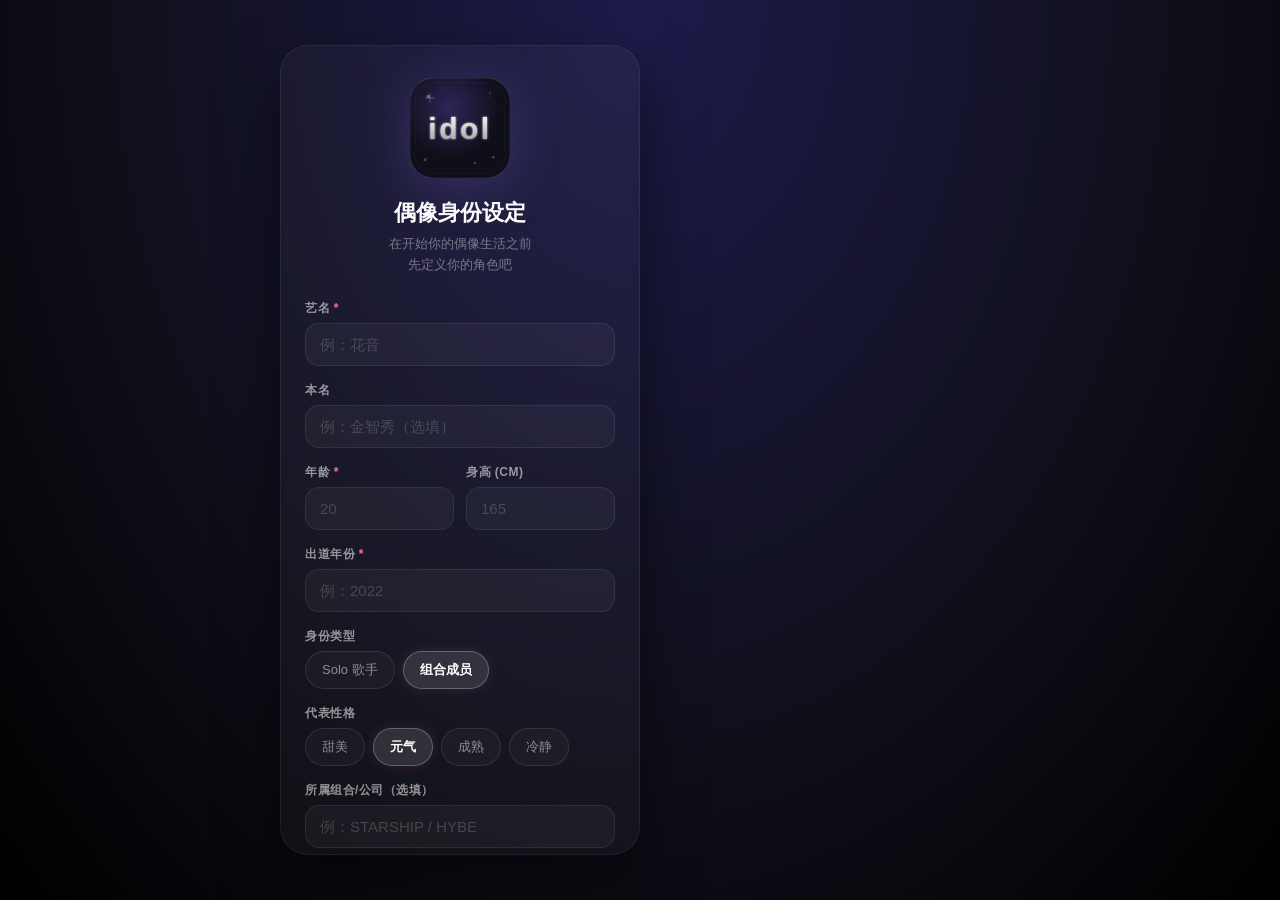
==== index.html @ 3ad7653d "Add files via upload" ====
<!doctype html>
<html lang="zh-CN">
<head>
  <meta charset="UTF-8" />
  <meta name="viewport" content="width=device-width, initial-scale=1.0, viewport-fit=cover" />
  <meta name="apple-mobile-web-app-capable" content="yes" />
  <meta name="apple-mobile-web-app-status-bar-style" content="black-translucent" />
  <meta name="theme-color" content="#0f0f1a" />
  <link rel="manifest" href="manifest.json" />
  <link rel="icon" type="image/svg+xml" href="icon.svg" />
  <link rel="apple-touch-icon" href="icon.svg" />
  <title>idol — 偶像生活模拟器</title>
  <link rel="stylesheet" href="styles.css" />
</head>
<body>

  <!-- ====== 偶像设定页面 ====== -->
  <div class="setup-screen" id="setupScreen">
    <div class="setup-card">
      <!-- App 图标 -->
      <div class="app-logo-wrap">
        <svg class="app-logo" viewBox="0 0 120 120" xmlns="http://www.w3.org/2000/svg">
          <defs>
            <radialGradient id="logoBg" cx="40%" cy="30%">
              <stop offset="0%" stop-color="#2d2658"/>
              <stop offset="100%" stop-color="#0f0f1a"/>
            </radialGradient>
            <linearGradient id="logoText" x1="0" y1="0" x2="0" y2="1">
              <stop offset="0%" stop-color="#ffffff"/>
              <stop offset="45%" stop-color="#d4d4d4"/>
              <stop offset="100%" stop-color="#999999"/>
            </linearGradient>
            <filter id="logoGlow">
              <feGaussianBlur stdDeviation="1.5" result="blur"/>
              <feMerge><feMergeNode in="blur"/><feMergeNode in="SourceGraphic"/></feMerge>
            </filter>
          </defs>
          <!-- 圆角方形底 -->
          <rect x="0" y="0" width="120" height="120" rx="28" fill="url(#logoBg)" stroke="rgba(255,255,255,.08)" stroke-width="1.5"/>
          <!-- 内光晕 -->
          <rect x="6" y="6" width="108" height="108" rx="23" fill="none" stroke="rgba(255,255,255,.04)" stroke-width="1"/>
          <!-- idol 字样 -->
          <text x="60" y="73" text-anchor="middle" font-size="36" font-weight="700" font-family="'Segoe UI', -apple-system, sans-serif" fill="url(#logoText)" filter="url(#logoGlow)" letter-spacing="3">idol</text>
          <!-- 星光粒子 -->
          <circle cx="22" cy="22" r="2" fill="#fff" opacity="0.8"><animate attributeName="opacity" values="0.8;0.2;0.8" dur="2s" repeatCount="indefinite"/></circle>
          <circle cx="96" cy="18" r="1.5" fill="#fff" opacity="0.6"><animate attributeName="opacity" values="0.6;0.1;0.6" dur="2.5s" repeatCount="indefinite"/></circle>
          <circle cx="18" cy="98" r="1.8" fill="#fff" opacity="0.5"><animate attributeName="opacity" values="0.5;0.15;0.5" dur="3.2s" repeatCount="indefinite"/></circle>
          <circle cx="100" cy="95" r="1.2" fill="#fff" opacity="0.7"><animate attributeName="opacity" values="0.7;0.2;0.7" dur="1.8s" repeatCount="indefinite"/></circle>
          <circle cx="40" cy="12" r="1" fill="#fff" opacity="0.4"><animate attributeName="opacity" values="0.4;0.1;0.4" dur="2.8s" repeatCount="indefinite"/></circle>
          <circle cx="78" cy="102" r="1.4" fill="#fff" opacity="0.55"><animate attributeName="opacity" values="0.55;0.1;0.55" dur="3.5s" repeatCount="indefinite"/></circle>
          <!-- 十字星光 -->
          <g transform="translate(24,24)" opacity="0.6">
            <animate attributeName="opacity" values="0.6;0;0.6" dur="1.5s" repeatCount="indefinite"/>
            <line x1="0" y1="-5" x2="0" y2="5" stroke="#fff" stroke-width="0.8" stroke-linecap="round"/>
            <line x1="-5" y1="0" x2="5" y2="0" stroke="#fff" stroke-width="0.8" stroke-linecap="round"/>
          </g>
          <g transform="translate(95,22)" opacity="0.5">
            <animate attributeName="opacity" values="0.5;0;0.5" dur="2.2s" repeatCount="indefinite"/>
            <line x1="0" y1="-4" x2="0" y2="4" stroke="#fff" stroke-width="0.7" stroke-linecap="round"/>
            <line x1="-4" y1="0" x2="4" y2="0" stroke="#fff" stroke-width="0.7" stroke-linecap="round"/>
          </g>
          <g transform="translate(20,95)" opacity="0.45">
            <animate attributeName="opacity" values="0.45;0;0.45" dur="2.7s" repeatCount="indefinite"/>
            <line x1="0" y1="-3.5" x2="0" y2="3.5" stroke="#fff" stroke-width="0.7" stroke-linecap="round"/>
            <line x1="-3.5" y1="0" x2="3.5" y2="0" stroke="#fff" stroke-width="0.7" stroke-linecap="round"/>
          </g>
        </svg>
      </div>

      <div class="setup-header">
        <h1>偶像身份设定</h1>
        <p>在开始你的偶像生活之前<br>先定义你的角色吧</p>
      </div>

      <div class="setup-form">
        <div class="form-row">
          <label class="form-label">艺名 <span class="required">*</span></label>
          <input type="text" id="setStageName" class="form-input" placeholder="例：花音" maxlength="12" />
        </div>

        <div class="form-row">
          <label class="form-label">本名</label>
          <input type="text" id="setRealName" class="form-input" placeholder="例：金智秀（选填）" maxlength="12" />
        </div>

        <div class="form-row form-row-split">
          <div class="form-col">
            <label class="form-label">年龄 <span class="required">*</span></label>
            <input type="number" id="setAge" class="form-input" placeholder="20" min="15" max="35" />
          </div>
          <div class="form-col">
            <label class="form-label">身高 (cm)</label>
            <input type="number" id="setHeight" class="form-input" placeholder="165" min="145" max="195" />
          </div>
        </div>

        <div class="form-row">
          <label class="form-label">出道年份 <span class="required">*</span></label>
          <input type="number" id="setDebutYear" class="form-input" placeholder="例：2022" min="2010" max="2026" />
        </div>

        <div class="form-row">
          <label class="form-label">身份类型</label>
          <div class="option-row" id="idolType">
            <span class="opt-chip" data-value="solo">Solo 歌手</span>
            <span class="opt-chip active" data-value="group">组合成员</span>
          </div>
        </div>

        <div class="form-row">
          <label class="form-label">代表性格</label>
          <div class="option-row" id="personality">
            <span class="opt-chip" data-value="sweet">甜美</span>
            <span class="opt-chip active" data-value="energetic">元气</span>
            <span class="opt-chip" data-value="mature">成熟</span>
            <span class="opt-chip" data-value="calm">冷静</span>
          </div>
        </div>

        <div class="form-row">
          <label class="form-label">所属组合/公司（选填）</label>
          <input type="text" id="setGroup" class="form-input" placeholder="例：STARSHIP / HYBE" maxlength="20" />
        </div>
      </div>

      <button class="setup-btn" id="setupBtn">✦ 进入我的偶像生活</button>
      <p class="setup-hint" id="setupHint"></p>
    </div>

    <!-- 安装引导条 -->
    <div class="install-banner" id="installBanner">
      <div class="install-banner-icon">
        <svg viewBox="0 0 60 60" xmlns="http://www.w3.org/2000/svg">
          <rect x="0" y="0" width="60" height="60" rx="14" fill="#2d2658" stroke="rgba(255,255,255,.12)" stroke-width="1"/>
          <text x="30" y="38" text-anchor="middle" font-size="18" font-weight="700" fill="#fff" font-family="sans-serif" letter-spacing="1">idol</text>
        </svg>
      </div>
      <div class="install-banner-text">
        <div class="install-banner-title" id="installTitle">安装到主屏幕</div>
        <div class="install-banner-desc" id="installDesc">像原生 App 一样打开，体验更好</div>
      </div>
      <button class="install-banner-btn" id="installBtn">安装</button>
    </div>
  </div>

  <!-- ====== 手机主界面 ====== -->
  <div class="phone-container" id="phoneContainer">

    <!-- 状态栏 -->
    <div class="status-bar">
      <span class="time">9:41</span>
      <span class="status-icons">▮▮▮▮ ▮▮▮▮ 100%</span>
    </div>

    <!-- ====== 主屏幕（应用桌面） ====== -->
    <div class="home-screen" id="homeScreen">
      <div class="home-top-row">
        <span class="home-greeting" id="homeGreeting">花音</span>
        <button class="home-settings-btn" id="homeSettingsBtn" title="修改身份设定">⚙</button>
      </div>
      <div class="folder-label">社交</div>
      <div class="folder-area">
        <div class="app-grid">

          <!-- KakaoTalk -->
          <div class="app-item" data-app="kakaotalk">
            <div class="app-icon kakaotalk">
              <svg viewBox="0 0 68 68" class="icon-svg">
                <rect x="0" y="0" width="68" height="68" rx="17" fill="#FEE500"/>
                <path d="M34 12c-11 0-20 7-20 15.5S23 43 34 43c1.5 0 3-.2 4.3-.5l7 3.5c.4.2.8-.2.7-.6l-1.2-5.5c4.5-2.2 7.2-6.5 7.2-11.4S45 12 34 12z" fill="#fff"/>
                <circle cx="25.5" cy="27.5" r="1.8" fill="#3A1D1D"/>
                <circle cx="34.5" cy="27.5" r="1.8" fill="#3A1D1D"/>
                <path d="M27.5 32.5c2 2 3.5 2 5.5 0" fill="none" stroke="#3A1D1D" stroke-width="1.5" stroke-linecap="round"/>
                <circle cx="22" cy="31" r="2.5" fill="#FFB3B3" opacity=".4"/>
                <circle cx="38" cy="31" r="2.5" fill="#FFB3B3" opacity=".4"/>
              </svg>
            </div>
            <span class="app-name">KakaoTalk</span>
          </div>

          <!-- Instagram -->
          <div class="app-item" data-app="instagram">
            <div class="app-icon instagram">
              <svg viewBox="0 0 68 68" class="icon-svg">
                <defs>
                  <linearGradient id="ig-grad" x1="0" y1="1" x2="1" y2="0">
                    <stop offset="0%" stop-color="#FCAF45"/>
                    <stop offset="25%" stop-color="#E1306C"/>
                    <stop offset="55%" stop-color="#833AB4"/>
                    <stop offset="100%" stop-color="#405DE6"/>
                  </linearGradient>
                </defs>
                <rect x="0" y="0" width="68" height="68" rx="17" fill="url(#ig-grad)"/>
                <rect x="15" y="15" width="38" height="38" rx="10" fill="none" stroke="#fff" stroke-width="3.2"/>
                <circle cx="34" cy="34" r="8.5" fill="none" stroke="#fff" stroke-width="3.2"/>
                <circle cx="44" cy="24" r="2.8" fill="#fff"/>
              </svg>
            </div>
            <span class="app-name">Instagram</span>
          </div>

          <!-- 微信 -->
          <div class="app-item" data-app="wechat">
            <div class="app-icon wechat">
              <svg viewBox="0 0 68 68" class="icon-svg">
                <rect x="0" y="0" width="68" height="68" rx="18" fill="#2BBF6A"/>
                <ellipse cx="43" cy="31" rx="15" ry="12" fill="#fff"/>
                <ellipse cx="27" cy="37" rx="19" ry="16" fill="#fff"/>
                <circle cx="20" cy="33.5" r="2.5" fill="#1a1a1a"/>
                <circle cx="30" cy="33.5" r="2.5" fill="#1a1a1a"/>
                <path d="M21.5 41c2.5 2.5 5.5 2.5 8 0" fill="none" stroke="#1a1a1a" stroke-width="1.8" stroke-linecap="round"/>
                <circle cx="37" cy="27.5" r="1.6" fill="#1a1a1a"/>
                <circle cx="45" cy="27.5" r="1.6" fill="#1a1a1a"/>
                <path d="M38.5 32c1.5 1.5 3.5 1.5 5 .3" fill="none" stroke="#1a1a1a" stroke-width="1.4" stroke-linecap="round"/>
              </svg>
            </div>
            <span class="app-name">微信</span>
          </div>

          <!-- X (Twitter) -->
          <div class="app-item" data-app="twitter">
            <div class="app-icon twitter">
              <svg viewBox="0 0 68 68" class="icon-svg">
                <rect x="0" y="0" width="68" height="68" rx="17" fill="#000"/>
                <path d="M35 31.5L46 18h-2.8l-9 11.3L27 18H17l11.5 15.8L17 46.5h2.8l9.5-11 7.7 11H47L35 31.5zm-3.8 3.8l-1-1.5L20 20.5h3.5l7 9.8 1 1.5 9.5 13h-3.5l-8.3-11.5z" fill="#fff"/>
              </svg>
            </div>
            <span class="app-name">X</span>
          </div>

          <!-- Bubble -->
          <div class="app-item" data-app="bubble">
            <div class="app-icon bubble">
              <svg viewBox="0 0 68 68" class="icon-svg">
                <defs>
                  <linearGradient id="bb-grad" x1="0" y1="0" x2="1" y2="1">
                    <stop offset="0%" stop-color="#FF8BB8"/>
                    <stop offset="40%" stop-color="#FF6BA6"/>
                    <stop offset="100%" stop-color="#C44569"/>
                  </linearGradient>
                </defs>
                <rect x="0" y="0" width="68" height="68" rx="17" fill="url(#bb-grad)"/>
                <path d="M34 16c-8 0-14.5 5.2-14.5 11.5s4.5 9 9 10.5l-.5 4c-.1.3.2.6.5.4l5.5-3.5c1 .2 2 .3 3 .3 8 0 14.5-5.2 14.5-11.5S42 16 34 16z" fill="#fff"/>
                <path d="M34 28.5c-.2 0-.5-.1-.6-.3l-1.2-1.3c-1.5-1.5-2.5-2.6-2.5-3.8 0-1.2 1-2.2 2.2-2.2.7 0 1.4.3 1.8.8l.3.3.3-.3c.4-.5 1.1-.8 1.8-.8 1.2 0 2.2 1 2.2 2.2 0 1.2-1 2.3-2.5 3.8l-1.2 1.3c-.1.2-.4.3-.6.3z" fill="#FF4088"/>
              </svg>
            </div>
            <span class="app-name">Bubble</span>
          </div>

        </div>
      </div>
      <div class="home-indicator"></div>
    </div>

    <!-- ====== 应用视图（打开后显示） ====== -->
    <div class="app-view" id="appView">

      <!-- 顶部导航 -->
      <div class="app-nav" id="appNav">
        <button class="nav-back" id="navBack">
          <span class="back-arrow">‹</span>
        </button>
        <span class="nav-title" id="navTitle">KakaoTalk</span>
        <span class="nav-action" id="navAction"></span>
      </div>

      <!-- 内容区 -->
      <div class="app-content" id="appContent">

        <!-- 聊天列表页 -->
        <div class="screen screen-chatlist" id="screenChatlist">
          <div class="chatlist-scroll">
            <div class="chatlist-items" id="chatlistItems"></div>
          </div>
        </div>

        <!-- 动态/朋友圈页 -->
        <div class="screen screen-feed hidden" id="screenFeed">
          <div class="feed-scroll">
            <div class="feed-items" id="feedItems"></div>
          </div>
        </div>

        <!-- 对话详情页 -->
        <div class="screen screen-conversation hidden" id="screenConversation">
          <div class="conv-messages" id="convMessages"></div>
          <div class="conv-input-bar">
            <input type="text" class="conv-input" id="convInput" placeholder="输入消息..." autocomplete="off" />
            <button class="conv-send" id="convSend">
              <span>↑</span>
            </button>
          </div>
        </div>

      </div>

      <!-- 底部 Tab 栏 -->
      <div class="app-tabs" id="appTabs"></div>
    </div>

  </div>

  <script src="script.js"></script>
  <script>
    if ("serviceWorker" in navigator) {
      navigator.serviceWorker.register("sw.js");
    }
  </script>
</body>
</html>
---- styles.css ----
/* ===== 基础 ===== */
:root {
  --phone-w: 390px;
  --phone-h: 844px;
  --phone-radius: 44px;
  color-scheme: dark;
}

* { box-sizing: border-box; margin: 0; padding: 0; }
html { scroll-behavior: smooth; }

body {
  font-family: -apple-system, BlinkMacSystemFont, "Segoe UI", Roboto, "Helvetica Neue", Arial, sans-serif;
  background: #1a1a2e;
  display: flex;
  justify-content: center;
  align-items: center;
  min-height: 100vh;
  -webkit-tap-highlight-color: transparent;
  user-select: none; -webkit-user-select: none;
}

/* ===== 偶像设定页 ===== */
.setup-screen {
  position: fixed;
  inset: 0;
  z-index: 100;
  background: radial-gradient(ellipse at 50% 0%, #1e1b4b 0%, #0f0f1a 60%, #000 100%);
  display: flex;
  align-items: center;
  justify-content: center;
  padding: 20px;
  transition: opacity .5s ease, transform .5s ease;
}
.setup-screen.hidden {
  opacity: 0;
  pointer-events: none;
  transform: scale(1.05);
}

.setup-card {
  width: 100%;
  max-width: 360px;
  max-height: 90vh;
  overflow-y: auto;
  background: rgba(255,255,255,.03);
  border: 1px solid rgba(255,255,255,.06);
  border-radius: 28px;
  padding: 32px 24px 28px;
  box-shadow: 0 25px 60px rgba(0,0,0,.5);
  -webkit-overflow-scrolling: touch;
}

.setup-header {
  text-align: center;
  margin-bottom: 24px;
}

/* App 图标 */
.app-logo-wrap {
  display: flex;
  justify-content: center;
  margin-bottom: 20px;
}
.app-logo {
  width: 100px;
  height: 100px;
  filter: drop-shadow(0 8px 24px rgba(100,80,180,.35));
}

.setup-header h1 {
  font-size: 22px;
  font-weight: 700;
  color: #fff;
  margin: 0 0 6px;
}
.setup-header p {
  font-size: 13px;
  color: rgba(255,255,255,.4);
  line-height: 1.6;
  margin: 0;
}

.setup-form {
  display: flex;
  flex-direction: column;
  gap: 16px;
}

.form-row {
  display: flex;
  flex-direction: column;
  gap: 6px;
}
.form-row-split {
  flex-direction: row;
  gap: 12px;
}
.form-col {
  flex: 1;
  display: flex;
  flex-direction: column;
  gap: 6px;
}

.form-label {
  font-size: 12px;
  font-weight: 600;
  color: rgba(255,255,255,.55);
  text-transform: uppercase;
  letter-spacing: .5px;
}
.form-label .required { color: #FF6BA6; }

.form-input {
  width: 100%;
  padding: 12px 14px;
  border-radius: 14px;
  border: 1px solid rgba(255,255,255,.08);
  background: rgba(255,255,255,.04);
  color: #fff;
  font-size: 15px;
  outline: none;
  transition: border-color .2s, background .2s;
  font-family: inherit;
}
.form-input:focus {
  border-color: rgba(255,107,166,.4);
  background: rgba(255,255,255,.06);
}
.form-input::placeholder { color: rgba(255,255,255,.18); }

/* 选项芯片 */
.option-row {
  display: flex;
  flex-wrap: wrap;
  gap: 8px;
}
.opt-chip {
  padding: 9px 16px;
  border-radius: 20px;
  font-size: 13px;
  font-weight: 500;
  cursor: pointer;
  border: 1px solid rgba(255,255,255,.1);
  background: rgba(255,255,255,.03);
  color: rgba(255,255,255,.5);
  transition: all .18s;
}
.opt-chip:hover { background: rgba(255,255,255,.08); color: rgba(255,255,255,.7); }
.opt-chip.active {
  background: rgba(255,255,255,.12);
  border-color: rgba(255,255,255,.25);
  color: #fff;
  font-weight: 600;
  box-shadow: 0 0 12px rgba(255,107,166,.15);
}

/* 进入按钮 */
.setup-btn {
  width: 100%;
  margin-top: 24px;
  padding: 14px;
  border: none;
  border-radius: 16px;
  background: linear-gradient(135deg, #FF6BA6, #C44569);
  color: #fff;
  font-size: 16px;
  font-weight: 700;
  cursor: pointer;
  transition: transform .15s, box-shadow .15s;
  letter-spacing: .5px;
  box-shadow: 0 8px 30px rgba(196,69,105,.3);
}
.setup-btn:hover { transform: translateY(-1px); box-shadow: 0 12px 36px rgba(196,69,105,.4); }
.setup-btn:active { transform: translateY(0); }
.setup-btn:disabled {
  opacity: .4;
  cursor: not-allowed;
  transform: none;
  box-shadow: none;
}

.setup-hint {
  text-align: center;
  font-size: 11px;
  color: rgba(255,255,255,.25);
  margin-top: 12px;
  min-height: 16px;
}

/* ===== 安装引导条 ===== */
.install-banner {
  width: 100%;
  max-width: 360px;
  margin-top: 16px;
  display: flex;
  align-items: center;
  gap: 12px;
  padding: 14px 16px;
  background: rgba(255,255,255,.05);
  border: 1px solid rgba(255,255,255,.08);
  border-radius: 20px;
  backdrop-filter: blur(10px);
  -webkit-backdrop-filter: blur(10px);
  transition: opacity .3s, transform .3s;
}
.install-banner.dismissed {
  opacity: 0;
  pointer-events: none;
  transform: translateY(10px);
}
.install-banner-icon {
  flex-shrink: 0;
}
.install-banner-icon svg {
  width: 48px;
  height: 48px;
}
.install-banner-text {
  flex: 1;
  min-width: 0;
}
.install-banner-title {
  font-size: 14px;
  font-weight: 600;
  color: #fff;
}
.install-banner-desc {
  font-size: 11px;
  color: rgba(255,255,255,.4);
  margin-top: 2px;
}
.install-banner-btn {
  padding: 9px 18px;
  border-radius: 18px;
  border: none;
  background: linear-gradient(135deg, #FF6BA6, #C44569);
  color: #fff;
  font-size: 13px;
  font-weight: 600;
  cursor: pointer;
  flex-shrink: 0;
  transition: transform .12s, box-shadow .12s;
  min-width: 0;
  box-shadow: 0 4px 14px rgba(196,69,105,.3);
}
.install-banner-btn:hover { transform: translateY(-1px); }
.install-banner-btn:active { transform: translateY(0); }
.install-banner-btn.ios-guide {
  background: rgba(255,255,255,.1);
  color: rgba(255,255,255,.6);
  box-shadow: none;
  font-weight: 500;
}

/* ---- 首页顶部行 ---- */
.home-top-row {
  display: flex;
  align-items: center;
  justify-content: space-between;
  width: 320px;
  margin-bottom: 8px;
  padding: 0 4px;
}
.home-greeting {
  color: rgba(255,255,255,.7);
  font-size: 14px;
  font-weight: 500;
}
.home-settings-btn {
  width: 34px;
  height: 34px;
  border-radius: 50%;
  border: none;
  background: rgba(255,255,255,.08);
  color: rgba(255,255,255,.5);
  font-size: 18px;
  cursor: pointer;
  display: flex;
  align-items: center;
  justify-content: center;
  transition: background .15s, color .15s;
  min-width: 0;
  padding: 0;
}
.home-settings-btn:hover { background: rgba(255,255,255,.15); color: #fff; }

/* 手机容器初始隐藏 */
#phoneContainer { display: none; }
#phoneContainer.ready { display: flex; }

/* ===== 手机外壳 ===== */
.phone-container {
  width: var(--phone-w);
  height: var(--phone-h);
  background: #000;
  border-radius: var(--phone-radius);
  position: relative;
  overflow: hidden;
  box-shadow:
    0 0 0 3px #1a1a1a, 0 0 0 6px #222, 0 0 0 8px #111, 0 20px 60px rgba(0,0,0,.5);
  display: flex;
  flex-direction: column;
}

/* ===== 状态栏 ===== */
.status-bar {
  display: flex;
  justify-content: space-between;
  align-items: center;
  padding: 14px 28px 6px 28px;
  color: #fff;
  font-size: 14px;
  font-weight: 600;
  letter-spacing: .5px;
  z-index: 30;
  position: relative;
  pointer-events: none;
}

/* ===== 主屏幕 ===== */
.home-screen {
  flex: 1;
  display: flex;
  flex-direction: column;
  align-items: center;
  justify-content: center;
  background: linear-gradient(180deg, #1c1c1e 0%, #000 100%);
  padding-bottom: 30px;
  transition: transform .35s cubic-bezier(.4,0,.2,1), opacity .35s ease;
}
.home-screen.hidden { transform: scale(.92); opacity: 0; pointer-events: none; }

.folder-label { color: #fff; font-size: 20px; font-weight: 600; margin-bottom: 16px; letter-spacing: .5px; }

.folder-area {
  background: rgba(255,255,255,.08);
  backdrop-filter: blur(20px); -webkit-backdrop-filter: blur(20px);
  border-radius: 28px;
  padding: 24px 20px 20px 20px;
  width: 320px;
}

.app-grid {
  display: grid;
  grid-template-columns: repeat(3, 1fr);
  gap: 20px 16px;
}

.app-item {
  display: flex;
  flex-direction: column;
  align-items: center;
  gap: 8px;
  cursor: pointer;
  transition: transform .15s ease;
}
.app-item:active { transform: scale(.88); }

.app-icon {
  position: relative;
  width: 68px; height: 68px;
  border-radius: 17px;
  overflow: hidden;
  box-shadow: 0 4px 12px rgba(0,0,0,.35), inset 0 1px 0 rgba(255,255,255,.15);
}
.icon-svg { display: block; width: 100%; height: 100%; }

.app-name {
  color: #fff; font-size: 11px; font-weight: 500; letter-spacing: .2px;
  text-align: center; max-width: 72px;
  overflow: hidden; text-overflow: ellipsis; white-space: nowrap;
}

.app-icon.kakaotalk { background: #FEE500; }
.app-icon.instagram  { background: linear-gradient(135deg, #FCAF45, #E1306C, #833AB4, #405DE6); }
.app-icon.wechat     { background: #2BBF6A; }
.app-icon.twitter    { background: #000; }
.app-icon.bubble     { background: linear-gradient(135deg, #FF85B3, #FF6BA6, #C44569); }

.home-indicator {
  width: 134px; height: 5px; background: rgba(255,255,255,.35);
  border-radius: 3px; position: absolute; bottom: 8px; left: 50%; transform: translateX(-50%);
}

/* =============================================
   应用视图（打开 App 后）
   ============================================= */
.app-view {
  position: absolute;
  top: 0; left: 0; right: 0; bottom: 0;
  display: flex; flex-direction: column;
  background: #000;
  transform: translateX(100%);
  transition: transform .35s cubic-bezier(.4,0,.2,1);
  border-radius: var(--phone-radius);
  overflow: hidden;
  z-index: 20;
  padding-top: 50px;
}
.app-view.active { transform: translateX(0); }

/* ---- 导航栏 ---- */
.app-nav {
  display: flex;
  align-items: center;
  justify-content: space-between;
  padding: 0 8px 0 12px;
  height: 46px;
  flex-shrink: 0;
  border-bottom: 1px solid rgba(255,255,255,.08);
}

.nav-back {
  background: none; border: none; cursor: pointer;
  display: flex; align-items: center; justify-content: center;
  width: 36px; height: 36px; border-radius: 50%;
  color: inherit; font-size: 28px; line-height: 1; font-weight: 300;
  transition: background .15s;
  min-width: 0; padding: 0;
}
.nav-back:hover { background: rgba(255,255,255,.1); }

.nav-title {
  font-size: 17px; font-weight: 600;
  position: absolute; left: 50%; transform: translateX(-50%);
  pointer-events: none;
  max-width: 200px; overflow: hidden; text-overflow: ellipsis; white-space: nowrap;
}

.nav-action {
  width: 36px; height: 36px;
  display: flex; align-items: center; justify-content: center;
  font-size: 18px; opacity: .7;
}

/* ---- 内容区 ---- */
.app-content {
  flex: 1;
  overflow: hidden;
  position: relative;
}

.screen {
  position: absolute; inset: 0;
  display: flex; flex-direction: column;
  transition: opacity .2s ease, transform .2s ease;
}
.screen.hidden { opacity: 0; pointer-events: none; transform: translateY(4px); }

/* ---- 聊天列表 ---- */
.chatlist-scroll, .feed-scroll {
  flex: 1;
  overflow-y: auto;
  -webkit-overflow-scrolling: touch;
}

.chatlist-item {
  display: flex;
  align-items: center;
  gap: 12px;
  padding: 12px 16px;
  cursor: pointer;
  transition: background .12s;
  border-bottom: 1px solid rgba(255,255,255,.04);
}
.chatlist-item:hover { background: rgba(255,255,255,.03); }
.chatlist-item:active { background: rgba(255,255,255,.06); }

.chatlist-avatar {
  width: 48px; height: 48px;
  border-radius: 50%;
  flex-shrink: 0;
  display: flex; align-items: center; justify-content: center;
  font-size: 18px; font-weight: 700; color: #fff;
}
.chatlist-info { flex: 1; min-width: 0; }
.chatlist-name { font-size: 15px; font-weight: 600; margin-bottom: 3px; }
.chatlist-preview {
  font-size: 13px; opacity: .55;
  overflow: hidden; text-overflow: ellipsis; white-space: nowrap;
}
.chatlist-meta { text-align: right; flex-shrink: 0; }
.chatlist-time { font-size: 11px; opacity: .4; margin-bottom: 4px; }
.chatlist-badge {
  display: inline-block;
  min-width: 18px; height: 18px; line-height: 18px;
  background: #ff3b30; color: #fff;
  font-size: 11px; font-weight: 600; text-align: center;
  border-radius: 9px; padding: 0 5px;
}

/* ---- 动态/朋友圈 ---- */
.feed-item {
  border-bottom: 1px solid rgba(255,255,255,.05);
  animation: fadeUp .3s ease;
}
@keyframes fadeUp { from { opacity: 0; transform: translateY(10px); } to { opacity: 1; transform: translateY(0); } }

.feed-header {
  display: flex; align-items: center; gap: 10px;
  padding: 14px 16px 8px;
}
.feed-avatar {
  width: 40px; height: 40px; border-radius: 50%;
  flex-shrink: 0;
  display: flex; align-items: center; justify-content: center;
  font-size: 16px; font-weight: 700; color: #fff;
}
.feed-user { font-size: 14px; font-weight: 600; }
.feed-time { font-size: 11px; opacity: .4; margin-top: 2px; }

.feed-body {
  padding: 0 16px 12px;
  font-size: 14px; line-height: 1.6;
}

.feed-image {
  margin: 0 16px 12px;
  height: 180px;
  border-radius: 12px;
  display: flex; align-items: center; justify-content: center;
  font-size: 32px;
  overflow: hidden;
}

.feed-actions {
  display: flex; gap: 20px;
  padding: 4px 16px 14px;
  font-size: 12px; opacity: .5;
}

/* ---- 对话页 ---- */
.conv-messages {
  flex: 1;
  overflow-y: auto;
  padding: 12px 14px;
  display: flex; flex-direction: column;
  gap: 8px;
  -webkit-overflow-scrolling: touch;
}

.conv-date-divider {
  text-align: center;
  font-size: 11px; opacity: .35;
  padding: 8px 0;
}

.conv-msg {
  max-width: 78%;
  padding: 9px 13px;
  border-radius: 17px;
  font-size: 14.5px;
  line-height: 1.5;
  word-break: break-word;
  animation: msgIn .25s ease-out;
  position: relative;
}
@keyframes msgIn { from { opacity: 0; transform: translateY(6px); } to { opacity: 1; transform: translateY(0); } }

.conv-msg.from { align-self: flex-start; border-bottom-left-radius: 5px; }
.conv-msg.to   { align-self: flex-end;   border-bottom-right-radius: 5px; }

/* 翻译按钮 */
.msg-translate-btn {
  display: block;
  margin-top: 5px;
  font-size: 10px;
  padding: 2px 8px;
  border-radius: 10px;
  border: 0.5px solid rgba(255,255,255,.15);
  background: rgba(255,255,255,.04);
  color: inherit;
  opacity: .45;
  cursor: pointer;
  width: fit-content;
  transition: opacity .15s, background .15s;
  font-family: inherit;
}
.msg-translate-btn:hover { opacity: .8; background: rgba(255,255,255,.1); }
.msg-translate-btn.translated { opacity: .7; }

.msg-translation {
  display: none;
  margin-top: 5px;
  font-size: 12px;
  opacity: .65;
  padding: 4px 8px;
  border-left: 2px solid rgba(255,255,255,.2);
  line-height: 1.5;
}
.msg-translation.show { display: block; }

.conv-input-bar {
  display: flex; align-items: center; gap: 8px;
  padding: 8px 12px 10px;
  border-top: 1px solid rgba(255,255,255,.06);
}
.conv-input {
  flex: 1;
  border: none; border-radius: 20px;
  padding: 9px 14px;
  font-size: 14px;
  outline: none;
  background: rgba(255,255,255,.08);
  color: #fff;
}
.conv-input::placeholder { opacity: .35; }
.conv-send {
  width: 36px; height: 36px; border-radius: 50%;
  border: none; cursor: pointer;
  display: flex; align-items: center; justify-content: center;
  font-size: 18px; font-weight: 700;
  transition: transform .12s;
  min-width: 0; padding: 0;
}
.conv-send:active { transform: scale(.9); }

/* ---- 底部 Tab 栏 ---- */
.app-tabs {
  display: flex;
  height: 50px;
  flex-shrink: 0;
  border-top: 1px solid rgba(255,255,255,.06);
}
.tab-item {
  flex: 1;
  display: flex; flex-direction: column;
  align-items: center; justify-content: center;
  gap: 3px;
  cursor: pointer;
  font-size: 10px; font-weight: 500;
  opacity: .45;
  transition: opacity .15s;
}
.tab-item:hover { opacity: .7; }
.tab-item.active { opacity: 1; font-weight: 600; }
.tab-icon { font-size: 20px; line-height: 1; }

/* =============================================
   主题: KakaoTalk
   ============================================= */
.app-view.theme-kakaotalk .app-nav { background: #FEE500; border-bottom-color: rgba(0,0,0,.06); }
.app-view.theme-kakaotalk .app-nav .nav-back { color: #191919; }
.app-view.theme-kakaotalk .nav-title { color: #191919; }
.app-view.theme-kakaotalk .screen-chatlist { background: #B2C7DA; }
.app-view.theme-kakaotalk .chatlist-name { color: #191919; }
.app-view.theme-kakaotalk .chatlist-preview { color: #3d4a55; opacity: 1; }
.app-view.theme-kakaotalk .chatlist-time { color: #5a6b78; opacity: 1; }
.app-view.theme-kakaotalk .chatlist-item { border-bottom-color: rgba(0,0,0,.06); }
.app-view.theme-kakaotalk .chatlist-item:hover { background: rgba(0,0,0,.03); }
.app-view.theme-kakaotalk .chatlist-item:active { background: rgba(0,0,0,.06); }
.app-view.theme-kakaotalk .screen-feed { background: #f5f5f7; }
.app-view.theme-kakaotalk .feed-item { border-bottom-color: rgba(0,0,0,.06); }
.app-view.theme-kakaotalk .feed-user { color: #191919; }
.app-view.theme-kakaotalk .feed-body { color: #333; }
.app-view.theme-kakaotalk .feed-time { color: #888; opacity: 1; }
.app-view.theme-kakaotalk .feed-image { background: linear-gradient(135deg, #FEE500, #ffb347); }
.app-view.theme-kakaotalk .feed-actions { color: #666; opacity: 1; }
.app-view.theme-kakaotalk .conv-messages { background: #B2C7DA; }
.app-view.theme-kakaotalk .conv-msg.from { background: #fff; color: #191919; }
.app-view.theme-kakaotalk .conv-msg.to { background: #FEE500; color: #191919; }
.app-view.theme-kakaotalk .conv-input { background: #fff; color: #191919; }
.app-view.theme-kakaotalk .conv-input::placeholder { color: rgba(0,0,0,.3); }
.app-view.theme-kakaotalk .conv-send { background: #FEE500; color: #191919; }
.app-view.theme-kakaotalk .msg-translate-btn { border-color: rgba(0,0,0,.12); background: rgba(0,0,0,.03); }
.app-view.theme-kakaotalk .msg-translate-btn:hover { background: rgba(0,0,0,.08); }
.app-view.theme-kakaotalk .app-tabs { background: #f9f9fb; border-top-color: rgba(0,0,0,.06); }
.app-view.theme-kakaotalk .tab-item { color: #5a6b78; }
.app-view.theme-kakaotalk .tab-item.active { color: #191919; }
.app-view.theme-kakaotalk .chatlist-avatar { background: linear-gradient(135deg, #979797, #bbb); }

/* =============================================
   主题: Instagram
   ============================================= */
.app-view.theme-instagram .app-nav { background: #000; border-bottom-color: #222; }
.app-view.theme-instagram .app-nav .nav-back { color: #fff; }
.app-view.theme-instagram .nav-title { color: #fff; font-family: cursive; }
.app-view.theme-instagram .screen-chatlist { background: #0d0d0d; }
.app-view.theme-instagram .chatlist-name { color: #f5f5f5; }
.app-view.theme-instagram .chatlist-preview { color: #999; }
.app-view.theme-instagram .chatlist-item { border-bottom-color: #1a1a1a; }
.app-view.theme-instagram .chatlist-item:hover { background: #111; }
.app-view.theme-instagram .chatlist-item:active { background: #1a1a1a; }
.app-view.theme-instagram .screen-feed { background: #000; }
.app-view.theme-instagram .feed-item { border-bottom-color: #1a1a1a; }
.app-view.theme-instagram .feed-user { color: #f5f5f5; }
.app-view.theme-instagram .feed-body { color: #e5e5e5; }
.app-view.theme-instagram .feed-image { background: linear-gradient(135deg, #f09433, #e6683c, #dc2743, #cc2366, #bc1888); }
.app-view.theme-instagram .conv-messages { background: #0d0d0d; }
.app-view.theme-instagram .conv-msg.from { background: #262626; color: #f5f5f5; }
.app-view.theme-instagram .conv-msg.to { background: linear-gradient(135deg, #dc2743, #cc2366); color: #fff; }
.app-view.theme-instagram .conv-input { background: #1a1a1a; border: 1px solid #333; }
.app-view.theme-instagram .conv-send { background: #dc2743; color: #fff; }
.app-view.theme-instagram .app-tabs { background: #000; border-top-color: #1a1a1a; }
.app-view.theme-instagram .tab-item { color: #888; }
.app-view.theme-instagram .tab-item.active { color: #fff; }
.app-view.theme-instagram .chatlist-avatar { background: linear-gradient(135deg, #f09433, #e6683c, #dc2743, #cc2366); }

/* =============================================
   主题: 微信
   ============================================= */
.app-view.theme-wechat .app-nav { background: #191919; border-bottom-color: #222; }
.app-view.theme-wechat .app-nav .nav-back { color: #fff; }
.app-view.theme-wechat .nav-title { color: #fff; }
.app-view.theme-wechat .screen-chatlist { background: #111; }
.app-view.theme-wechat .chatlist-name { color: #e5e5e5; }
.app-view.theme-wechat .chatlist-preview { color: #777; }
.app-view.theme-wechat .chatlist-item { border-bottom-color: #1c1c1c; }
.app-view.theme-wechat .chatlist-item:hover { background: #161616; }
.app-view.theme-wechat .screen-feed { background: #111; }
.app-view.theme-wechat .feed-header { padding-top: 16px; }
.app-view.theme-wechat .feed-item { border-bottom-color: #1c1c1c; }
.app-view.theme-wechat .feed-user { color: #4876FF; }
.app-view.theme-wechat .feed-body { color: #ddd; }
.app-view.theme-wechat .feed-image { background: linear-gradient(135deg, #2BBF6A, #07C160); }
.app-view.theme-wechat .conv-messages { background: #111; }
.app-view.theme-wechat .conv-msg.from { background: #262626; color: #e5e5e5; }
.app-view.theme-wechat .conv-msg.to { background: #2BBF6A; color: #fff; }
.app-view.theme-wechat .conv-input { background: #1a1a1a; }
.app-view.theme-wechat .conv-send { background: #2BBF6A; color: #fff; }
.app-view.theme-wechat .app-tabs { background: #191919; border-top-color: #1c1c1c; }
.app-view.theme-wechat .tab-item { color: #888; }
.app-view.theme-wechat .tab-item.active { color: #2BBF6A; }
.app-view.theme-wechat .chatlist-avatar { background: linear-gradient(135deg, #2BBF6A, #07C160); }

/* =============================================
   主题: X
   ============================================= */
.app-view.theme-twitter .app-nav { background: #000; border-bottom-color: #222; }
.app-view.theme-twitter .app-nav .nav-back { color: #fff; }
.app-view.theme-twitter .nav-title { color: #fff; }
.app-view.theme-twitter .screen-chatlist { background: #000; }
.app-view.theme-twitter .chatlist-name { color: #e7e9ea; }
.app-view.theme-twitter .chatlist-preview { color: #71767b; }
.app-view.theme-twitter .chatlist-item { border-bottom-color: #16181c; }
.app-view.theme-twitter .chatlist-item:hover { background: #080808; }
.app-view.theme-twitter .screen-feed { background: #000; }
.app-view.theme-twitter .feed-item { border-bottom-color: #16181c; }
.app-view.theme-twitter .feed-user { color: #e7e9ea; }
.app-view.theme-twitter .feed-body { color: #e7e9ea; font-size: 15px; }
.app-view.theme-twitter .feed-image { background: #1d9bf0; }
.app-view.theme-twitter .conv-messages { background: #000; }
.app-view.theme-twitter .conv-msg.from { background: #16181c; color: #e7e9ea; }
.app-view.theme-twitter .conv-msg.to { background: #1d9bf0; color: #fff; }
.app-view.theme-twitter .conv-input { background: #16181c; }
.app-view.theme-twitter .conv-send { background: #1d9bf0; color: #fff; }
.app-view.theme-twitter .app-tabs { background: #000; border-top-color: #16181c; }
.app-view.theme-twitter .tab-item { color: #71767b; }
.app-view.theme-twitter .tab-item.active { color: #1d9bf0; }
.app-view.theme-twitter .chatlist-avatar { background: #1d9bf0; }
.app-view.theme-twitter .feed-username-handle { color: #71767b; font-size: 13px; font-weight: 400; }

/* =============================================
   主题: Bubble
   ============================================= */
.app-view.theme-bubble .app-nav { background: #1a1a2e; border-bottom: 1px solid rgba(255,107,166,.15); }
.app-view.theme-bubble .app-nav .nav-back { color: #fff; }
.app-view.theme-bubble .nav-title { color: #ffb3d0; }
.app-view.theme-bubble .screen-chatlist { background: #12121f; }
.app-view.theme-bubble .chatlist-name { color: #f0f0f0; }
.app-view.theme-bubble .chatlist-preview { color: #777; }
.app-view.theme-bubble .chatlist-item { border-bottom-color: rgba(255,107,166,.08); }
.app-view.theme-bubble .chatlist-item:hover { background: rgba(255,107,166,.04); }
.app-view.theme-bubble .screen-feed { background: #12121f; }
.app-view.theme-bubble .feed-item { border-bottom-color: rgba(255,107,166,.08); }
.app-view.theme-bubble .feed-user { color: #ffb3d0; }
.app-view.theme-bubble .feed-body { color: #e0d0d8; }
.app-view.theme-bubble .feed-body .bubble-post {
  background: linear-gradient(135deg, rgba(255,107,166,.2), rgba(196,69,105,.2));
  border-radius: 18px 18px 18px 4px;
  padding: 14px 16px;
  display: inline-block;
}
.app-view.theme-bubble .feed-actions { color: rgba(255,107,166,.6); }
.app-view.theme-bubble .conv-messages { background: #12121f; }
.app-view.theme-bubble .conv-msg.from { background: #2a2a40; color: #f0f0f0; }
.app-view.theme-bubble .conv-msg.to { background: linear-gradient(135deg, #FF6BA6, #C44569); color: #fff; }
.app-view.theme-bubble .conv-input { background: #1a1a30; border: 1px solid rgba(255,107,166,.15); }
.app-view.theme-bubble .conv-send { background: #FF6BA6; color: #fff; }
.app-view.theme-bubble .app-tabs { background: #1a1a2e; border-top-color: rgba(255,107,166,.1); }
.app-view.theme-bubble .tab-item { color: #777; }
.app-view.theme-bubble .tab-item.active { color: #FF6BA6; }
.app-view.theme-bubble .chatlist-avatar { background: linear-gradient(135deg, #FF6BA6, #C44569); }

/* =============================================
   响应式
   ============================================= */
@media (max-width: 500px), (max-height: 700px) {
  body { align-items: stretch; background: #000; }
  .phone-container {
    width: 100vw; height: 100vh; height: 100dvh;
    border-radius: 0; box-shadow: none;
  }
  .app-view { border-radius: 0; }
  .status-bar { padding: env(safe-area-inset-top, 8px) 24px 4px 24px; }
  .home-screen { padding-bottom: env(safe-area-inset-bottom, 20px); }
  .conv-input-bar { padding-bottom: calc(10px + env(safe-area-inset-bottom, 8px)); }
  .app-tabs { padding-bottom: env(safe-area-inset-bottom, 0); height: calc(50px + env(safe-area-inset-bottom, 0)); }
}

@media (min-width: 501px) and (max-width: 420px) {
  .folder-area { width: 290px; padding: 20px 16px 16px; }
  .app-icon { width: 60px; height: 60px; border-radius: 14px; }
  .app-grid { gap: 16px 12px; }
}
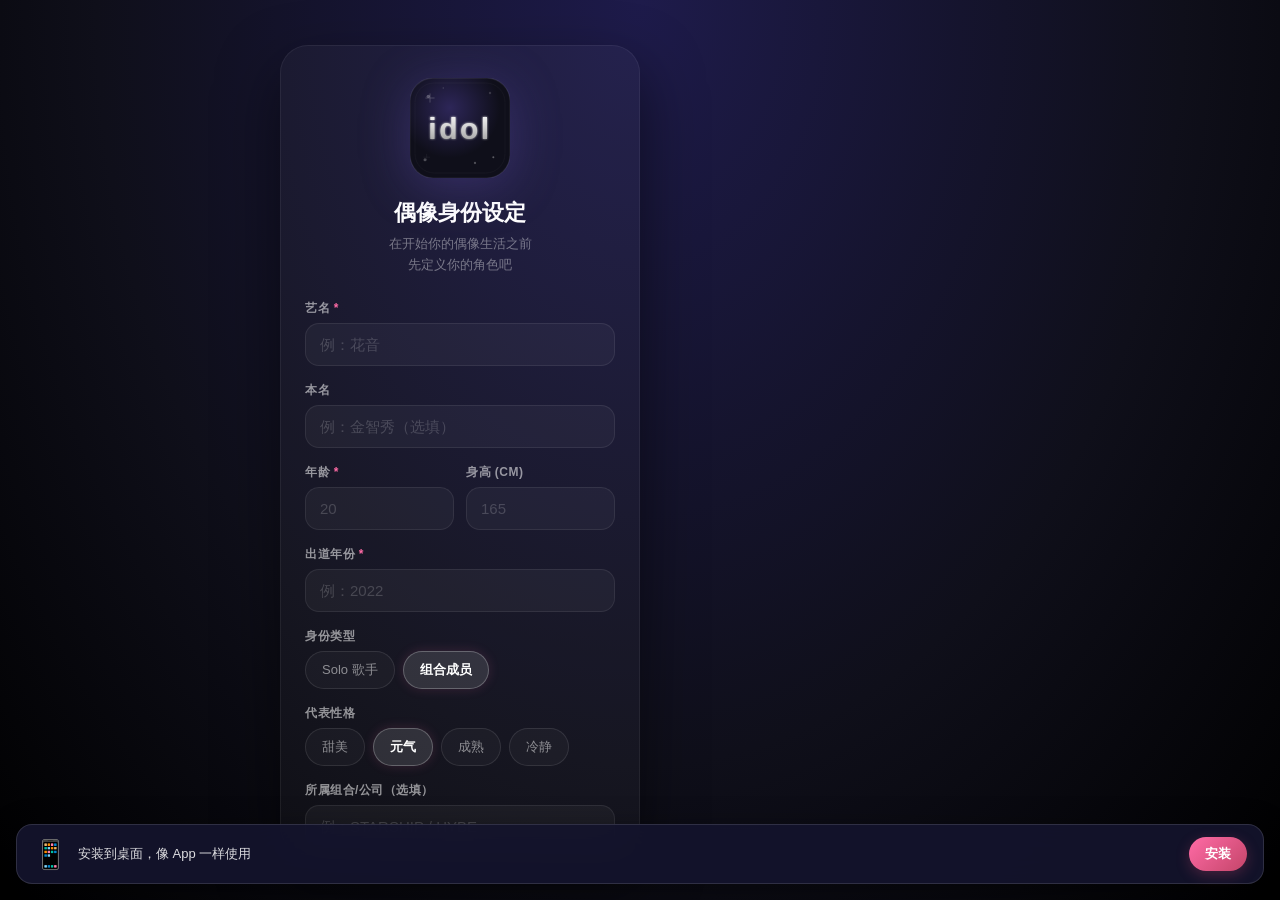
==== commit 132aba60: "Add files via upload" ====
--- a/index.html
+++ b/index.html
@@ -300,6 +300,13 @@
 
   </div>
 
+  <!-- 全局安装引导条（悬浮在所有页面上方） -->
+  <div class="global-install-bar" id="globalInstallBar">
+    <span class="gib-icon">📱</span>
+    <span class="gib-text" id="gibText">安装到桌面，像 App 一样使用</span>
+    <button class="gib-btn" id="gibBtn">安装</button>
+  </div>
+
   <script src="script.js"></script>
   <script>
     if ("serviceWorker" in navigator) {
--- a/styles.css
+++ b/styles.css
@@ -253,6 +253,47 @@
   box-shadow: none;
   font-weight: 500;
 }
+
+/* ---- 全局安装引导条 ---- */
+.global-install-bar {
+  position: fixed;
+  bottom: 16px;
+  left: 16px;
+  right: 16px;
+  z-index: 250;
+  display: flex;
+  align-items: center;
+  gap: 10px;
+  padding: 12px 16px;
+  background: rgba(20,20,45,.92);
+  border: 1px solid rgba(255,255,255,.12);
+  border-radius: 16px;
+  backdrop-filter: blur(16px);
+  -webkit-backdrop-filter: blur(16px);
+  box-shadow: 0 8px 32px rgba(0,0,0,.4);
+  transition: opacity .3s, transform .3s;
+}
+.global-install-bar.dismissed {
+  opacity: 0;
+  pointer-events: none;
+  transform: translateY(20px);
+}
+.gib-icon { font-size: 28px; flex-shrink: 0; }
+.gib-text { flex: 1; font-size: 13px; font-weight: 500; color: rgba(255,255,255,.85); min-width: 0; }
+.gib-btn {
+  padding: 8px 16px;
+  border-radius: 20px;
+  border: none;
+  background: linear-gradient(135deg, #FF6BA6, #C44569);
+  color: #fff;
+  font-size: 13px;
+  font-weight: 600;
+  cursor: pointer;
+  flex-shrink: 0;
+  box-shadow: 0 4px 14px rgba(196,69,105,.3);
+  min-width: 0;
+}
+.gib-btn:active { transform: scale(.95); }
 
 /* ---- 首页顶部行 ---- */
 .home-top-row {
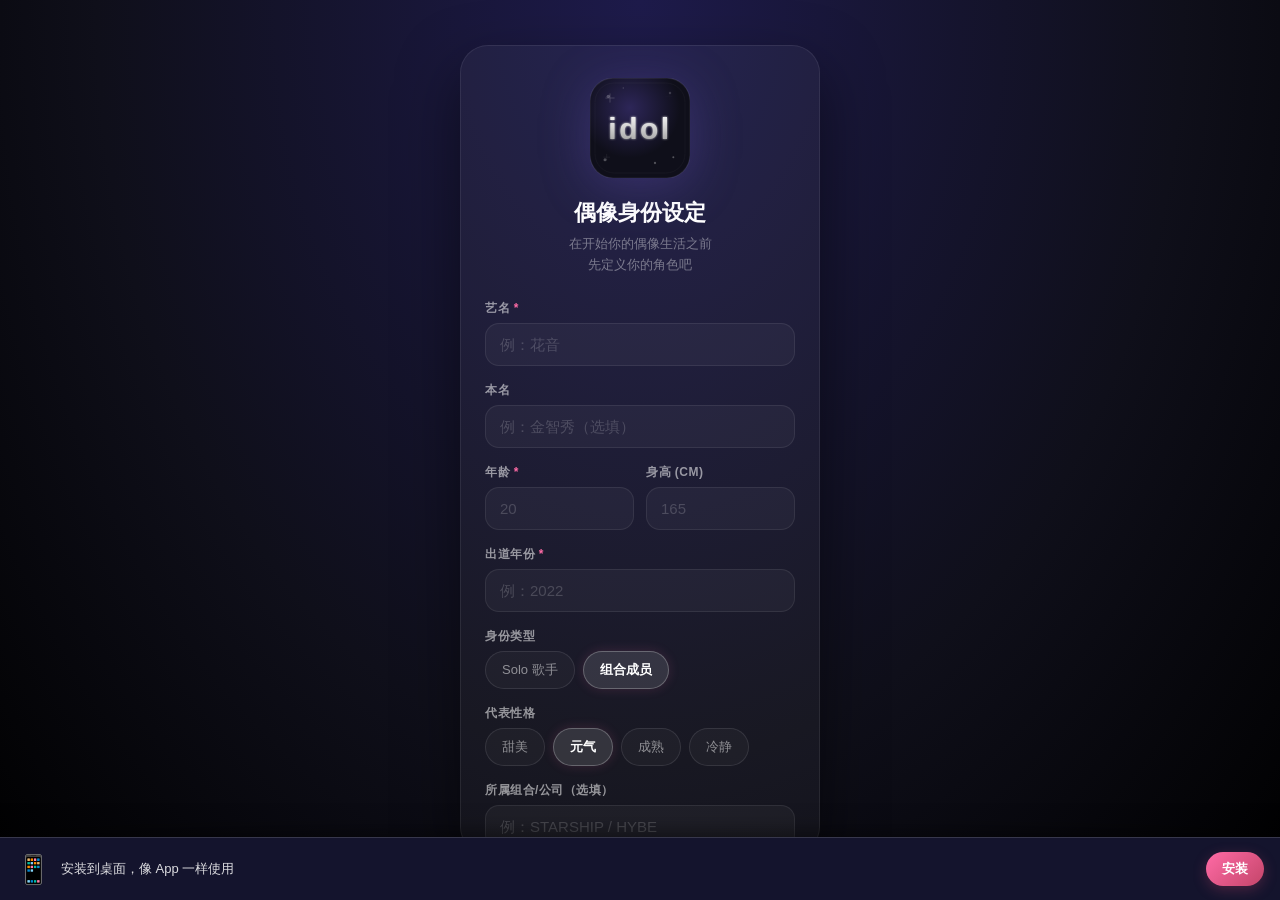
==== commit 28369d79: "Add files via upload" ====
--- a/index.html
+++ b/index.html
@@ -1,317 +1,326 @@
-<!doctype html>
-<html lang="zh-CN">
-<head>
-  <meta charset="UTF-8" />
-  <meta name="viewport" content="width=device-width, initial-scale=1.0, viewport-fit=cover" />
-  <meta name="apple-mobile-web-app-capable" content="yes" />
-  <meta name="apple-mobile-web-app-status-bar-style" content="black-translucent" />
-  <meta name="theme-color" content="#0f0f1a" />
-  <link rel="manifest" href="manifest.json" />
-  <link rel="icon" type="image/svg+xml" href="icon.svg" />
-  <link rel="apple-touch-icon" href="icon.svg" />
-  <title>idol — 偶像生活模拟器</title>
-  <link rel="stylesheet" href="styles.css" />
-</head>
-<body>
-
-  <!-- ====== 偶像设定页面 ====== -->
-  <div class="setup-screen" id="setupScreen">
-    <div class="setup-card">
-      <!-- App 图标 -->
-      <div class="app-logo-wrap">
-        <svg class="app-logo" viewBox="0 0 120 120" xmlns="http://www.w3.org/2000/svg">
-          <defs>
-            <radialGradient id="logoBg" cx="40%" cy="30%">
-              <stop offset="0%" stop-color="#2d2658"/>
-              <stop offset="100%" stop-color="#0f0f1a"/>
-            </radialGradient>
-            <linearGradient id="logoText" x1="0" y1="0" x2="0" y2="1">
-              <stop offset="0%" stop-color="#ffffff"/>
-              <stop offset="45%" stop-color="#d4d4d4"/>
-              <stop offset="100%" stop-color="#999999"/>
-            </linearGradient>
-            <filter id="logoGlow">
-              <feGaussianBlur stdDeviation="1.5" result="blur"/>
-              <feMerge><feMergeNode in="blur"/><feMergeNode in="SourceGraphic"/></feMerge>
-            </filter>
-          </defs>
-          <!-- 圆角方形底 -->
-          <rect x="0" y="0" width="120" height="120" rx="28" fill="url(#logoBg)" stroke="rgba(255,255,255,.08)" stroke-width="1.5"/>
-          <!-- 内光晕 -->
-          <rect x="6" y="6" width="108" height="108" rx="23" fill="none" stroke="rgba(255,255,255,.04)" stroke-width="1"/>
-          <!-- idol 字样 -->
-          <text x="60" y="73" text-anchor="middle" font-size="36" font-weight="700" font-family="'Segoe UI', -apple-system, sans-serif" fill="url(#logoText)" filter="url(#logoGlow)" letter-spacing="3">idol</text>
-          <!-- 星光粒子 -->
-          <circle cx="22" cy="22" r="2" fill="#fff" opacity="0.8"><animate attributeName="opacity" values="0.8;0.2;0.8" dur="2s" repeatCount="indefinite"/></circle>
-          <circle cx="96" cy="18" r="1.5" fill="#fff" opacity="0.6"><animate attributeName="opacity" values="0.6;0.1;0.6" dur="2.5s" repeatCount="indefinite"/></circle>
-          <circle cx="18" cy="98" r="1.8" fill="#fff" opacity="0.5"><animate attributeName="opacity" values="0.5;0.15;0.5" dur="3.2s" repeatCount="indefinite"/></circle>
-          <circle cx="100" cy="95" r="1.2" fill="#fff" opacity="0.7"><animate attributeName="opacity" values="0.7;0.2;0.7" dur="1.8s" repeatCount="indefinite"/></circle>
-          <circle cx="40" cy="12" r="1" fill="#fff" opacity="0.4"><animate attributeName="opacity" values="0.4;0.1;0.4" dur="2.8s" repeatCount="indefinite"/></circle>
-          <circle cx="78" cy="102" r="1.4" fill="#fff" opacity="0.55"><animate attributeName="opacity" values="0.55;0.1;0.55" dur="3.5s" repeatCount="indefinite"/></circle>
-          <!-- 十字星光 -->
-          <g transform="translate(24,24)" opacity="0.6">
-            <animate attributeName="opacity" values="0.6;0;0.6" dur="1.5s" repeatCount="indefinite"/>
-            <line x1="0" y1="-5" x2="0" y2="5" stroke="#fff" stroke-width="0.8" stroke-linecap="round"/>
-            <line x1="-5" y1="0" x2="5" y2="0" stroke="#fff" stroke-width="0.8" stroke-linecap="round"/>
-          </g>
-          <g transform="translate(95,22)" opacity="0.5">
-            <animate attributeName="opacity" values="0.5;0;0.5" dur="2.2s" repeatCount="indefinite"/>
-            <line x1="0" y1="-4" x2="0" y2="4" stroke="#fff" stroke-width="0.7" stroke-linecap="round"/>
-            <line x1="-4" y1="0" x2="4" y2="0" stroke="#fff" stroke-width="0.7" stroke-linecap="round"/>
-          </g>
-          <g transform="translate(20,95)" opacity="0.45">
-            <animate attributeName="opacity" values="0.45;0;0.45" dur="2.7s" repeatCount="indefinite"/>
-            <line x1="0" y1="-3.5" x2="0" y2="3.5" stroke="#fff" stroke-width="0.7" stroke-linecap="round"/>
-            <line x1="-3.5" y1="0" x2="3.5" y2="0" stroke="#fff" stroke-width="0.7" stroke-linecap="round"/>
-          </g>
-        </svg>
-      </div>
-
-      <div class="setup-header">
-        <h1>偶像身份设定</h1>
-        <p>在开始你的偶像生活之前<br>先定义你的角色吧</p>
-      </div>
-
-      <div class="setup-form">
-        <div class="form-row">
-          <label class="form-label">艺名 <span class="required">*</span></label>
-          <input type="text" id="setStageName" class="form-input" placeholder="例：花音" maxlength="12" />
-        </div>
-
-        <div class="form-row">
-          <label class="form-label">本名</label>
-          <input type="text" id="setRealName" class="form-input" placeholder="例：金智秀（选填）" maxlength="12" />
-        </div>
-
-        <div class="form-row form-row-split">
-          <div class="form-col">
-            <label class="form-label">年龄 <span class="required">*</span></label>
-            <input type="number" id="setAge" class="form-input" placeholder="20" min="15" max="35" />
-          </div>
-          <div class="form-col">
-            <label class="form-label">身高 (cm)</label>
-            <input type="number" id="setHeight" class="form-input" placeholder="165" min="145" max="195" />
-          </div>
-        </div>
-
-        <div class="form-row">
-          <label class="form-label">出道年份 <span class="required">*</span></label>
-          <input type="number" id="setDebutYear" class="form-input" placeholder="例：2022" min="2010" max="2026" />
-        </div>
-
-        <div class="form-row">
-          <label class="form-label">身份类型</label>
-          <div class="option-row" id="idolType">
-            <span class="opt-chip" data-value="solo">Solo 歌手</span>
-            <span class="opt-chip active" data-value="group">组合成员</span>
-          </div>
-        </div>
-
-        <div class="form-row">
-          <label class="form-label">代表性格</label>
-          <div class="option-row" id="personality">
-            <span class="opt-chip" data-value="sweet">甜美</span>
-            <span class="opt-chip active" data-value="energetic">元气</span>
-            <span class="opt-chip" data-value="mature">成熟</span>
-            <span class="opt-chip" data-value="calm">冷静</span>
-          </div>
-        </div>
-
-        <div class="form-row">
-          <label class="form-label">所属组合/公司（选填）</label>
-          <input type="text" id="setGroup" class="form-input" placeholder="例：STARSHIP / HYBE" maxlength="20" />
-        </div>
-      </div>
-
-      <button class="setup-btn" id="setupBtn">✦ 进入我的偶像生活</button>
-      <p class="setup-hint" id="setupHint"></p>
-    </div>
-
-    <!-- 安装引导条 -->
-    <div class="install-banner" id="installBanner">
-      <div class="install-banner-icon">
-        <svg viewBox="0 0 60 60" xmlns="http://www.w3.org/2000/svg">
-          <rect x="0" y="0" width="60" height="60" rx="14" fill="#2d2658" stroke="rgba(255,255,255,.12)" stroke-width="1"/>
-          <text x="30" y="38" text-anchor="middle" font-size="18" font-weight="700" fill="#fff" font-family="sans-serif" letter-spacing="1">idol</text>
-        </svg>
-      </div>
-      <div class="install-banner-text">
-        <div class="install-banner-title" id="installTitle">安装到主屏幕</div>
-        <div class="install-banner-desc" id="installDesc">像原生 App 一样打开，体验更好</div>
-      </div>
-      <button class="install-banner-btn" id="installBtn">安装</button>
-    </div>
-  </div>
-
-  <!-- ====== 手机主界面 ====== -->
-  <div class="phone-container" id="phoneContainer">
-
-    <!-- 状态栏 -->
-    <div class="status-bar">
-      <span class="time">9:41</span>
-      <span class="status-icons">▮▮▮▮ ▮▮▮▮ 100%</span>
-    </div>
-
-    <!-- ====== 主屏幕（应用桌面） ====== -->
-    <div class="home-screen" id="homeScreen">
-      <div class="home-top-row">
-        <span class="home-greeting" id="homeGreeting">花音</span>
-        <button class="home-settings-btn" id="homeSettingsBtn" title="修改身份设定">⚙</button>
-      </div>
-      <div class="folder-label">社交</div>
-      <div class="folder-area">
-        <div class="app-grid">
-
-          <!-- KakaoTalk -->
-          <div class="app-item" data-app="kakaotalk">
-            <div class="app-icon kakaotalk">
-              <svg viewBox="0 0 68 68" class="icon-svg">
-                <rect x="0" y="0" width="68" height="68" rx="17" fill="#FEE500"/>
-                <path d="M34 12c-11 0-20 7-20 15.5S23 43 34 43c1.5 0 3-.2 4.3-.5l7 3.5c.4.2.8-.2.7-.6l-1.2-5.5c4.5-2.2 7.2-6.5 7.2-11.4S45 12 34 12z" fill="#fff"/>
-                <circle cx="25.5" cy="27.5" r="1.8" fill="#3A1D1D"/>
-                <circle cx="34.5" cy="27.5" r="1.8" fill="#3A1D1D"/>
-                <path d="M27.5 32.5c2 2 3.5 2 5.5 0" fill="none" stroke="#3A1D1D" stroke-width="1.5" stroke-linecap="round"/>
-                <circle cx="22" cy="31" r="2.5" fill="#FFB3B3" opacity=".4"/>
-                <circle cx="38" cy="31" r="2.5" fill="#FFB3B3" opacity=".4"/>
-              </svg>
-            </div>
-            <span class="app-name">KakaoTalk</span>
-          </div>
-
-          <!-- Instagram -->
-          <div class="app-item" data-app="instagram">
-            <div class="app-icon instagram">
-              <svg viewBox="0 0 68 68" class="icon-svg">
-                <defs>
-                  <linearGradient id="ig-grad" x1="0" y1="1" x2="1" y2="0">
-                    <stop offset="0%" stop-color="#FCAF45"/>
-                    <stop offset="25%" stop-color="#E1306C"/>
-                    <stop offset="55%" stop-color="#833AB4"/>
-                    <stop offset="100%" stop-color="#405DE6"/>
-                  </linearGradient>
-                </defs>
-                <rect x="0" y="0" width="68" height="68" rx="17" fill="url(#ig-grad)"/>
-                <rect x="15" y="15" width="38" height="38" rx="10" fill="none" stroke="#fff" stroke-width="3.2"/>
-                <circle cx="34" cy="34" r="8.5" fill="none" stroke="#fff" stroke-width="3.2"/>
-                <circle cx="44" cy="24" r="2.8" fill="#fff"/>
-              </svg>
-            </div>
-            <span class="app-name">Instagram</span>
-          </div>
-
-          <!-- 微信 -->
-          <div class="app-item" data-app="wechat">
-            <div class="app-icon wechat">
-              <svg viewBox="0 0 68 68" class="icon-svg">
-                <rect x="0" y="0" width="68" height="68" rx="18" fill="#2BBF6A"/>
-                <ellipse cx="43" cy="31" rx="15" ry="12" fill="#fff"/>
-                <ellipse cx="27" cy="37" rx="19" ry="16" fill="#fff"/>
-                <circle cx="20" cy="33.5" r="2.5" fill="#1a1a1a"/>
-                <circle cx="30" cy="33.5" r="2.5" fill="#1a1a1a"/>
-                <path d="M21.5 41c2.5 2.5 5.5 2.5 8 0" fill="none" stroke="#1a1a1a" stroke-width="1.8" stroke-linecap="round"/>
-                <circle cx="37" cy="27.5" r="1.6" fill="#1a1a1a"/>
-                <circle cx="45" cy="27.5" r="1.6" fill="#1a1a1a"/>
-                <path d="M38.5 32c1.5 1.5 3.5 1.5 5 .3" fill="none" stroke="#1a1a1a" stroke-width="1.4" stroke-linecap="round"/>
-              </svg>
-            </div>
-            <span class="app-name">微信</span>
-          </div>
-
-          <!-- X (Twitter) -->
-          <div class="app-item" data-app="twitter">
-            <div class="app-icon twitter">
-              <svg viewBox="0 0 68 68" class="icon-svg">
-                <rect x="0" y="0" width="68" height="68" rx="17" fill="#000"/>
-                <path d="M35 31.5L46 18h-2.8l-9 11.3L27 18H17l11.5 15.8L17 46.5h2.8l9.5-11 7.7 11H47L35 31.5zm-3.8 3.8l-1-1.5L20 20.5h3.5l7 9.8 1 1.5 9.5 13h-3.5l-8.3-11.5z" fill="#fff"/>
-              </svg>
-            </div>
-            <span class="app-name">X</span>
-          </div>
-
-          <!-- Bubble -->
-          <div class="app-item" data-app="bubble">
-            <div class="app-icon bubble">
-              <svg viewBox="0 0 68 68" class="icon-svg">
-                <defs>
-                  <linearGradient id="bb-grad" x1="0" y1="0" x2="1" y2="1">
-                    <stop offset="0%" stop-color="#FF8BB8"/>
-                    <stop offset="40%" stop-color="#FF6BA6"/>
-                    <stop offset="100%" stop-color="#C44569"/>
-                  </linearGradient>
-                </defs>
-                <rect x="0" y="0" width="68" height="68" rx="17" fill="url(#bb-grad)"/>
-                <path d="M34 16c-8 0-14.5 5.2-14.5 11.5s4.5 9 9 10.5l-.5 4c-.1.3.2.6.5.4l5.5-3.5c1 .2 2 .3 3 .3 8 0 14.5-5.2 14.5-11.5S42 16 34 16z" fill="#fff"/>
-                <path d="M34 28.5c-.2 0-.5-.1-.6-.3l-1.2-1.3c-1.5-1.5-2.5-2.6-2.5-3.8 0-1.2 1-2.2 2.2-2.2.7 0 1.4.3 1.8.8l.3.3.3-.3c.4-.5 1.1-.8 1.8-.8 1.2 0 2.2 1 2.2 2.2 0 1.2-1 2.3-2.5 3.8l-1.2 1.3c-.1.2-.4.3-.6.3z" fill="#FF4088"/>
-              </svg>
-            </div>
-            <span class="app-name">Bubble</span>
-          </div>
-
-        </div>
-      </div>
-      <div class="home-indicator"></div>
-    </div>
-
-    <!-- ====== 应用视图（打开后显示） ====== -->
-    <div class="app-view" id="appView">
-
-      <!-- 顶部导航 -->
-      <div class="app-nav" id="appNav">
-        <button class="nav-back" id="navBack">
-          <span class="back-arrow">‹</span>
-        </button>
-        <span class="nav-title" id="navTitle">KakaoTalk</span>
-        <span class="nav-action" id="navAction"></span>
-      </div>
-
-      <!-- 内容区 -->
-      <div class="app-content" id="appContent">
-
-        <!-- 聊天列表页 -->
-        <div class="screen screen-chatlist" id="screenChatlist">
-          <div class="chatlist-scroll">
-            <div class="chatlist-items" id="chatlistItems"></div>
-          </div>
-        </div>
-
-        <!-- 动态/朋友圈页 -->
-        <div class="screen screen-feed hidden" id="screenFeed">
-          <div class="feed-scroll">
-            <div class="feed-items" id="feedItems"></div>
-          </div>
-        </div>
-
-        <!-- 对话详情页 -->
-        <div class="screen screen-conversation hidden" id="screenConversation">
-          <div class="conv-messages" id="convMessages"></div>
-          <div class="conv-input-bar">
-            <input type="text" class="conv-input" id="convInput" placeholder="输入消息..." autocomplete="off" />
-            <button class="conv-send" id="convSend">
-              <span>↑</span>
-            </button>
-          </div>
-        </div>
-
-      </div>
-
-      <!-- 底部 Tab 栏 -->
-      <div class="app-tabs" id="appTabs"></div>
-    </div>
-
-  </div>
-
-  <!-- 全局安装引导条（悬浮在所有页面上方） -->
-  <div class="global-install-bar" id="globalInstallBar">
-    <span class="gib-icon">📱</span>
-    <span class="gib-text" id="gibText">安装到桌面，像 App 一样使用</span>
-    <button class="gib-btn" id="gibBtn">安装</button>
-  </div>
-
-  <script src="script.js"></script>
-  <script>
-    if ("serviceWorker" in navigator) {
-      navigator.serviceWorker.register("sw.js");
-    }
-  </script>
-</body>
-</html>
+<!doctype html>
+<html lang="zh-CN">
+<head>
+  <meta charset="UTF-8" />
+  <meta name="viewport" content="width=device-width, initial-scale=1.0, viewport-fit=cover" />
+  <meta name="apple-mobile-web-app-capable" content="yes" />
+  <meta name="apple-mobile-web-app-status-bar-style" content="black-translucent" />
+  <meta name="theme-color" content="#0f0f1a" />
+  <link rel="manifest" href="manifest.json" />
+  <link rel="icon" type="image/svg+xml" href="icon.svg" />
+  <link rel="apple-touch-icon" href="icon.svg" />
+  <title>idol — 偶像生活模拟器</title>
+  <link rel="stylesheet" href="styles.css" />
+</head>
+<body>
+
+  <!-- ====== 偶像设定页面 ====== -->
+  <div class="setup-screen" id="setupScreen">
+    <div class="setup-card">
+      <!-- App 图标 -->
+      <div class="app-logo-wrap">
+        <svg class="app-logo" viewBox="0 0 120 120" xmlns="http://www.w3.org/2000/svg">
+          <defs>
+            <radialGradient id="logoBg" cx="40%" cy="30%">
+              <stop offset="0%" stop-color="#2d2658"/>
+              <stop offset="100%" stop-color="#0f0f1a"/>
+            </radialGradient>
+            <linearGradient id="logoText" x1="0" y1="0" x2="0" y2="1">
+              <stop offset="0%" stop-color="#ffffff"/>
+              <stop offset="45%" stop-color="#d4d4d4"/>
+              <stop offset="100%" stop-color="#999999"/>
+            </linearGradient>
+            <filter id="logoGlow">
+              <feGaussianBlur stdDeviation="1.5" result="blur"/>
+              <feMerge><feMergeNode in="blur"/><feMergeNode in="SourceGraphic"/></feMerge>
+            </filter>
+          </defs>
+          <!-- 圆角方形底 -->
+          <rect x="0" y="0" width="120" height="120" rx="28" fill="url(#logoBg)" stroke="rgba(255,255,255,.08)" stroke-width="1.5"/>
+          <!-- 内光晕 -->
+          <rect x="6" y="6" width="108" height="108" rx="23" fill="none" stroke="rgba(255,255,255,.04)" stroke-width="1"/>
+          <!-- idol 字样 -->
+          <text x="60" y="73" text-anchor="middle" font-size="36" font-weight="700" font-family="'Segoe UI', -apple-system, sans-serif" fill="url(#logoText)" filter="url(#logoGlow)" letter-spacing="3">idol</text>
+          <!-- 星光粒子 -->
+          <circle cx="22" cy="22" r="2" fill="#fff" opacity="0.8"><animate attributeName="opacity" values="0.8;0.2;0.8" dur="2s" repeatCount="indefinite"/></circle>
+          <circle cx="96" cy="18" r="1.5" fill="#fff" opacity="0.6"><animate attributeName="opacity" values="0.6;0.1;0.6" dur="2.5s" repeatCount="indefinite"/></circle>
+          <circle cx="18" cy="98" r="1.8" fill="#fff" opacity="0.5"><animate attributeName="opacity" values="0.5;0.15;0.5" dur="3.2s" repeatCount="indefinite"/></circle>
+          <circle cx="100" cy="95" r="1.2" fill="#fff" opacity="0.7"><animate attributeName="opacity" values="0.7;0.2;0.7" dur="1.8s" repeatCount="indefinite"/></circle>
+          <circle cx="40" cy="12" r="1" fill="#fff" opacity="0.4"><animate attributeName="opacity" values="0.4;0.1;0.4" dur="2.8s" repeatCount="indefinite"/></circle>
+          <circle cx="78" cy="102" r="1.4" fill="#fff" opacity="0.55"><animate attributeName="opacity" values="0.55;0.1;0.55" dur="3.5s" repeatCount="indefinite"/></circle>
+          <!-- 十字星光 -->
+          <g transform="translate(24,24)" opacity="0.6">
+            <animate attributeName="opacity" values="0.6;0;0.6" dur="1.5s" repeatCount="indefinite"/>
+            <line x1="0" y1="-5" x2="0" y2="5" stroke="#fff" stroke-width="0.8" stroke-linecap="round"/>
+            <line x1="-5" y1="0" x2="5" y2="0" stroke="#fff" stroke-width="0.8" stroke-linecap="round"/>
+          </g>
+          <g transform="translate(95,22)" opacity="0.5">
+            <animate attributeName="opacity" values="0.5;0;0.5" dur="2.2s" repeatCount="indefinite"/>
+            <line x1="0" y1="-4" x2="0" y2="4" stroke="#fff" stroke-width="0.7" stroke-linecap="round"/>
+            <line x1="-4" y1="0" x2="4" y2="0" stroke="#fff" stroke-width="0.7" stroke-linecap="round"/>
+          </g>
+          <g transform="translate(20,95)" opacity="0.45">
+            <animate attributeName="opacity" values="0.45;0;0.45" dur="2.7s" repeatCount="indefinite"/>
+            <line x1="0" y1="-3.5" x2="0" y2="3.5" stroke="#fff" stroke-width="0.7" stroke-linecap="round"/>
+            <line x1="-3.5" y1="0" x2="3.5" y2="0" stroke="#fff" stroke-width="0.7" stroke-linecap="round"/>
+          </g>
+        </svg>
+      </div>
+
+      <div class="setup-header">
+        <h1>偶像身份设定</h1>
+        <p>在开始你的偶像生活之前<br>先定义你的角色吧</p>
+      </div>
+
+      <div class="setup-form">
+        <div class="form-row">
+          <label class="form-label">艺名 <span class="required">*</span></label>
+          <input type="text" id="setStageName" class="form-input" placeholder="例：花音" maxlength="12" />
+        </div>
+
+        <div class="form-row">
+          <label class="form-label">本名</label>
+          <input type="text" id="setRealName" class="form-input" placeholder="例：金智秀（选填）" maxlength="12" />
+        </div>
+
+        <div class="form-row form-row-split">
+          <div class="form-col">
+            <label class="form-label">年龄 <span class="required">*</span></label>
+            <input type="number" id="setAge" class="form-input" placeholder="20" min="15" max="35" />
+          </div>
+          <div class="form-col">
+            <label class="form-label">身高 (cm)</label>
+            <input type="number" id="setHeight" class="form-input" placeholder="165" min="145" max="195" />
+          </div>
+        </div>
+
+        <div class="form-row">
+          <label class="form-label">出道年份 <span class="required">*</span></label>
+          <input type="number" id="setDebutYear" class="form-input" placeholder="例：2022" min="2010" max="2026" />
+        </div>
+
+        <div class="form-row">
+          <label class="form-label">身份类型</label>
+          <div class="option-row" id="idolType">
+            <span class="opt-chip" data-value="solo">Solo 歌手</span>
+            <span class="opt-chip active" data-value="group">组合成员</span>
+          </div>
+        </div>
+
+        <div class="form-row">
+          <label class="form-label">代表性格</label>
+          <div class="option-row" id="personality">
+            <span class="opt-chip" data-value="sweet">甜美</span>
+            <span class="opt-chip active" data-value="energetic">元气</span>
+            <span class="opt-chip" data-value="mature">成熟</span>
+            <span class="opt-chip" data-value="calm">冷静</span>
+          </div>
+        </div>
+
+        <div class="form-row">
+          <label class="form-label">所属组合/公司（选填）</label>
+          <input type="text" id="setGroup" class="form-input" placeholder="例：STARSHIP / HYBE" maxlength="20" />
+        </div>
+      </div>
+
+      <button class="setup-btn" id="setupBtn">✦ 进入我的偶像生活</button>
+      <p class="setup-hint" id="setupHint"></p>
+    </div>
+  </div>
+
+  <!-- ====== 手机主界面 ====== -->
+  <div class="phone-container" id="phoneContainer">
+
+    <!-- 状态栏 -->
+    <div class="status-bar">
+      <span class="time" id="liveTime">9:41</span>
+      <span class="status-icons" id="liveBattery">▮▮▮▮ ▮▮▮▮ 100%</span>
+    </div>
+
+    <!-- ====== 主屏幕（应用桌面） ====== -->
+    <div class="home-screen" id="homeScreen">
+      <div class="home-top-row">
+        <span class="home-greeting" id="homeGreeting">花音</span>
+        <button class="home-settings-btn" id="homeSettingsBtn" title="修改身份设定">⚙</button>
+      </div>
+      <div class="folder-label">社交</div>
+      <div class="folder-area">
+        <div class="app-grid">
+
+          <!-- KakaoTalk -->
+          <div class="app-item" data-app="kakaotalk">
+            <div class="app-icon kakaotalk"><span class="app-badge" id="badgeKakao"></span>
+              <svg viewBox="0 0 68 68" class="icon-svg">
+                <rect x="0" y="0" width="68" height="68" rx="17" fill="#FEE500"/>
+                <path d="M34 12c-11 0-20 7-20 15.5S23 43 34 43c1.5 0 3-.2 4.3-.5l7 3.5c.4.2.8-.2.7-.6l-1.2-5.5c4.5-2.2 7.2-6.5 7.2-11.4S45 12 34 12z" fill="#fff"/>
+                <circle cx="25.5" cy="27.5" r="1.8" fill="#3A1D1D"/>
+                <circle cx="34.5" cy="27.5" r="1.8" fill="#3A1D1D"/>
+                <path d="M27.5 32.5c2 2 3.5 2 5.5 0" fill="none" stroke="#3A1D1D" stroke-width="1.5" stroke-linecap="round"/>
+                <circle cx="22" cy="31" r="2.5" fill="#FFB3B3" opacity=".4"/>
+                <circle cx="38" cy="31" r="2.5" fill="#FFB3B3" opacity=".4"/>
+              </svg>
+            </div>
+            <span class="app-name">KakaoTalk</span>
+          </div>
+
+          <!-- Instagram -->
+          <div class="app-item" data-app="instagram">
+            <div class="app-icon instagram"><span class="app-badge" id="badgeInsta"></span>
+              <svg viewBox="0 0 68 68" class="icon-svg">
+                <defs>
+                  <linearGradient id="ig-grad" x1="0" y1="1" x2="1" y2="0">
+                    <stop offset="0%" stop-color="#FCAF45"/>
+                    <stop offset="25%" stop-color="#E1306C"/>
+                    <stop offset="55%" stop-color="#833AB4"/>
+                    <stop offset="100%" stop-color="#405DE6"/>
+                  </linearGradient>
+                </defs>
+                <rect x="0" y="0" width="68" height="68" rx="17" fill="url(#ig-grad)"/>
+                <rect x="15" y="15" width="38" height="38" rx="10" fill="none" stroke="#fff" stroke-width="3.2"/>
+                <circle cx="34" cy="34" r="8.5" fill="none" stroke="#fff" stroke-width="3.2"/>
+                <circle cx="44" cy="24" r="2.8" fill="#fff"/>
+              </svg>
+            </div>
+            <span class="app-name">Instagram</span>
+          </div>
+
+          <!-- 微信 -->
+          <div class="app-item" data-app="wechat">
+            <div class="app-icon wechat"><span class="app-badge" id="badgeWechat"></span>
+              <svg viewBox="0 0 68 68" class="icon-svg">
+                <rect x="0" y="0" width="68" height="68" rx="18" fill="#2BBF6A"/>
+                <ellipse cx="43" cy="31" rx="15" ry="12" fill="#fff"/>
+                <ellipse cx="27" cy="37" rx="19" ry="16" fill="#fff"/>
+                <circle cx="20" cy="33.5" r="2.5" fill="#1a1a1a"/>
+                <circle cx="30" cy="33.5" r="2.5" fill="#1a1a1a"/>
+                <path d="M21.5 41c2.5 2.5 5.5 2.5 8 0" fill="none" stroke="#1a1a1a" stroke-width="1.8" stroke-linecap="round"/>
+                <circle cx="37" cy="27.5" r="1.6" fill="#1a1a1a"/>
+                <circle cx="45" cy="27.5" r="1.6" fill="#1a1a1a"/>
+                <path d="M38.5 32c1.5 1.5 3.5 1.5 5 .3" fill="none" stroke="#1a1a1a" stroke-width="1.4" stroke-linecap="round"/>
+              </svg>
+            </div>
+            <span class="app-name">微信</span>
+          </div>
+
+          <!-- X (Twitter) -->
+          <div class="app-item" data-app="twitter">
+            <div class="app-icon twitter"><span class="app-badge" id="badgeTwitter"></span>
+              <svg viewBox="0 0 68 68" class="icon-svg">
+                <rect x="0" y="0" width="68" height="68" rx="17" fill="#000"/>
+                <path d="M35 31.5L46 18h-2.8l-9 11.3L27 18H17l11.5 15.8L17 46.5h2.8l9.5-11 7.7 11H47L35 31.5zm-3.8 3.8l-1-1.5L20 20.5h3.5l7 9.8 1 1.5 9.5 13h-3.5l-8.3-11.5z" fill="#fff"/>
+              </svg>
+            </div>
+            <span class="app-name">X</span>
+          </div>
+
+          <!-- Bubble -->
+          <div class="app-item" data-app="bubble">
+            <div class="app-icon bubble"><span class="app-badge" id="badgeBubble"></span>
+              <svg viewBox="0 0 68 68" class="icon-svg">
+                <defs>
+                  <linearGradient id="bb-grad" x1="0" y1="0" x2="1" y2="1">
+                    <stop offset="0%" stop-color="#FF8BB8"/>
+                    <stop offset="40%" stop-color="#FF6BA6"/>
+                    <stop offset="100%" stop-color="#C44569"/>
+                  </linearGradient>
+                </defs>
+                <rect x="0" y="0" width="68" height="68" rx="17" fill="url(#bb-grad)"/>
+                <path d="M34 16c-8 0-14.5 5.2-14.5 11.5s4.5 9 9 10.5l-.5 4c-.1.3.2.6.5.4l5.5-3.5c1 .2 2 .3 3 .3 8 0 14.5-5.2 14.5-11.5S42 16 34 16z" fill="#fff"/>
+                <path d="M34 28.5c-.2 0-.5-.1-.6-.3l-1.2-1.3c-1.5-1.5-2.5-2.6-2.5-3.8 0-1.2 1-2.2 2.2-2.2.7 0 1.4.3 1.8.8l.3.3.3-.3c.4-.5 1.1-.8 1.8-.8 1.2 0 2.2 1 2.2 2.2 0 1.2-1 2.3-2.5 3.8l-1.2 1.3c-.1.2-.4.3-.6.3z" fill="#FF4088"/>
+              </svg>
+            </div>
+            <span class="app-name">Bubble</span>
+          </div>
+
+        </div>
+      </div>
+      <div class="home-indicator"></div>
+    </div>
+
+    <!-- ====== 应用视图（打开后显示） ====== -->
+    <div class="app-view" id="appView">
+
+      <!-- 顶部导航 -->
+      <div class="app-nav" id="appNav">
+        <button class="nav-back" id="navBack">
+          <span class="back-arrow">‹</span>
+        </button>
+        <span class="nav-title" id="navTitle">KakaoTalk</span>
+        <span class="nav-action" id="navAction"></span>
+      </div>
+
+      <!-- 内容区 -->
+      <div class="app-content" id="appContent">
+
+        <!-- 聊天列表页 -->
+        <div class="screen screen-chatlist" id="screenChatlist">
+          <div class="chatlist-scroll">
+            <div class="chatlist-items" id="chatlistItems"></div>
+          </div>
+        </div>
+
+        <!-- 动态/朋友圈页 -->
+        <div class="screen screen-feed hidden" id="screenFeed">
+          <div class="feed-scroll">
+            <div class="feed-items" id="feedItems"></div>
+          </div>
+          <button class="fab-post" id="fabPost" title="发布动态">+</button>
+        </div>
+
+        <!-- 对话详情页 -->
+        <div class="screen screen-conversation hidden" id="screenConversation">
+          <div class="conv-messages" id="convMessages"></div>
+          <div class="conv-input-bar">
+            <input type="text" class="conv-input" id="convInput" placeholder="输入消息..." autocomplete="off" />
+            <button class="conv-send" id="convSend">
+              <span>↑</span>
+            </button>
+          </div>
+        </div>
+
+      </div>
+
+      <!-- 底部 Tab 栏 -->
+      <div class="app-tabs" id="appTabs"></div>
+    </div>
+
+  </div>
+
+  <!-- 全局安装引导条（悬浮在所有页面上方） -->
+  <div class="global-install-bar" id="globalInstallBar">
+    <span class="gib-icon">📱</span>
+    <span class="gib-text" id="gibText">安装到桌面，像 App 一样使用</span>
+    <button class="gib-btn" id="gibBtn">安装</button>
+  </div>
+
+  <!-- 发布动态弹窗 -->
+  <div class="compose-overlay hidden" id="composeOverlay">
+    <div class="compose-sheet">
+      <div class="compose-header">
+        <button class="compose-cancel" id="composeCancel">取消</button>
+        <span class="compose-title">发布动态</span>
+        <button class="compose-submit" id="composeSubmit">发布</button>
+      </div>
+      <textarea class="compose-text" id="composeText" placeholder="想发点什么..." maxlength="500"></textarea>
+      <div class="compose-image-area" id="composeImageArea">
+        <label class="compose-add-img" id="composeAddImg">
+          <input type="file" accept="image/*" id="composeImgInput" hidden />
+          <span class="add-img-icon">🖼</span>
+          <span>添加图片</span>
+        </label>
+      </div>
+      <div class="compose-preview hidden" id="composePreview">
+        <img id="composePreviewImg" src="" />
+        <button class="compose-remove-img" id="composeRemoveImg">✕</button>
+      </div>
+    </div>
+  </div>
+
+  <script src="script.js"></script>
+  <script>
+    if ("serviceWorker" in navigator) {
+      navigator.serviceWorker.register("sw.js");
+    }
+  </script>
+</body>
+</html>
--- a/styles.css
+++ b/styles.css
@@ -1,848 +1,1136 @@
-/* ===== 基础 ===== */
-:root {
-  --phone-w: 390px;
-  --phone-h: 844px;
-  --phone-radius: 44px;
-  color-scheme: dark;
-}
-
-* { box-sizing: border-box; margin: 0; padding: 0; }
-html { scroll-behavior: smooth; }
-
-body {
-  font-family: -apple-system, BlinkMacSystemFont, "Segoe UI", Roboto, "Helvetica Neue", Arial, sans-serif;
-  background: #1a1a2e;
-  display: flex;
-  justify-content: center;
-  align-items: center;
-  min-height: 100vh;
-  -webkit-tap-highlight-color: transparent;
-  user-select: none; -webkit-user-select: none;
-}
-
-/* ===== 偶像设定页 ===== */
-.setup-screen {
-  position: fixed;
-  inset: 0;
-  z-index: 100;
-  background: radial-gradient(ellipse at 50% 0%, #1e1b4b 0%, #0f0f1a 60%, #000 100%);
-  display: flex;
-  align-items: center;
-  justify-content: center;
-  padding: 20px;
-  transition: opacity .5s ease, transform .5s ease;
-}
-.setup-screen.hidden {
-  opacity: 0;
-  pointer-events: none;
-  transform: scale(1.05);
-}
-
-.setup-card {
-  width: 100%;
-  max-width: 360px;
-  max-height: 90vh;
-  overflow-y: auto;
-  background: rgba(255,255,255,.03);
-  border: 1px solid rgba(255,255,255,.06);
-  border-radius: 28px;
-  padding: 32px 24px 28px;
-  box-shadow: 0 25px 60px rgba(0,0,0,.5);
-  -webkit-overflow-scrolling: touch;
-}
-
-.setup-header {
-  text-align: center;
-  margin-bottom: 24px;
-}
-
-/* App 图标 */
-.app-logo-wrap {
-  display: flex;
-  justify-content: center;
-  margin-bottom: 20px;
-}
-.app-logo {
-  width: 100px;
-  height: 100px;
-  filter: drop-shadow(0 8px 24px rgba(100,80,180,.35));
-}
-
-.setup-header h1 {
-  font-size: 22px;
-  font-weight: 700;
-  color: #fff;
-  margin: 0 0 6px;
-}
-.setup-header p {
-  font-size: 13px;
-  color: rgba(255,255,255,.4);
-  line-height: 1.6;
-  margin: 0;
-}
-
-.setup-form {
-  display: flex;
-  flex-direction: column;
-  gap: 16px;
-}
-
-.form-row {
-  display: flex;
-  flex-direction: column;
-  gap: 6px;
-}
-.form-row-split {
-  flex-direction: row;
-  gap: 12px;
-}
-.form-col {
-  flex: 1;
-  display: flex;
-  flex-direction: column;
-  gap: 6px;
-}
-
-.form-label {
-  font-size: 12px;
-  font-weight: 600;
-  color: rgba(255,255,255,.55);
-  text-transform: uppercase;
-  letter-spacing: .5px;
-}
-.form-label .required { color: #FF6BA6; }
-
-.form-input {
-  width: 100%;
-  padding: 12px 14px;
-  border-radius: 14px;
-  border: 1px solid rgba(255,255,255,.08);
-  background: rgba(255,255,255,.04);
-  color: #fff;
-  font-size: 15px;
-  outline: none;
-  transition: border-color .2s, background .2s;
-  font-family: inherit;
-}
-.form-input:focus {
-  border-color: rgba(255,107,166,.4);
-  background: rgba(255,255,255,.06);
-}
-.form-input::placeholder { color: rgba(255,255,255,.18); }
-
-/* 选项芯片 */
-.option-row {
-  display: flex;
-  flex-wrap: wrap;
-  gap: 8px;
-}
-.opt-chip {
-  padding: 9px 16px;
-  border-radius: 20px;
-  font-size: 13px;
-  font-weight: 500;
-  cursor: pointer;
-  border: 1px solid rgba(255,255,255,.1);
-  background: rgba(255,255,255,.03);
-  color: rgba(255,255,255,.5);
-  transition: all .18s;
-}
-.opt-chip:hover { background: rgba(255,255,255,.08); color: rgba(255,255,255,.7); }
-.opt-chip.active {
-  background: rgba(255,255,255,.12);
-  border-color: rgba(255,255,255,.25);
-  color: #fff;
-  font-weight: 600;
-  box-shadow: 0 0 12px rgba(255,107,166,.15);
-}
-
-/* 进入按钮 */
-.setup-btn {
-  width: 100%;
-  margin-top: 24px;
-  padding: 14px;
-  border: none;
-  border-radius: 16px;
-  background: linear-gradient(135deg, #FF6BA6, #C44569);
-  color: #fff;
-  font-size: 16px;
-  font-weight: 700;
-  cursor: pointer;
-  transition: transform .15s, box-shadow .15s;
-  letter-spacing: .5px;
-  box-shadow: 0 8px 30px rgba(196,69,105,.3);
-}
-.setup-btn:hover { transform: translateY(-1px); box-shadow: 0 12px 36px rgba(196,69,105,.4); }
-.setup-btn:active { transform: translateY(0); }
-.setup-btn:disabled {
-  opacity: .4;
-  cursor: not-allowed;
-  transform: none;
-  box-shadow: none;
-}
-
-.setup-hint {
-  text-align: center;
-  font-size: 11px;
-  color: rgba(255,255,255,.25);
-  margin-top: 12px;
-  min-height: 16px;
-}
-
-/* ===== 安装引导条 ===== */
-.install-banner {
-  width: 100%;
-  max-width: 360px;
-  margin-top: 16px;
-  display: flex;
-  align-items: center;
-  gap: 12px;
-  padding: 14px 16px;
-  background: rgba(255,255,255,.05);
-  border: 1px solid rgba(255,255,255,.08);
-  border-radius: 20px;
-  backdrop-filter: blur(10px);
-  -webkit-backdrop-filter: blur(10px);
-  transition: opacity .3s, transform .3s;
-}
-.install-banner.dismissed {
-  opacity: 0;
-  pointer-events: none;
-  transform: translateY(10px);
-}
-.install-banner-icon {
-  flex-shrink: 0;
-}
-.install-banner-icon svg {
-  width: 48px;
-  height: 48px;
-}
-.install-banner-text {
-  flex: 1;
-  min-width: 0;
-}
-.install-banner-title {
-  font-size: 14px;
-  font-weight: 600;
-  color: #fff;
-}
-.install-banner-desc {
-  font-size: 11px;
-  color: rgba(255,255,255,.4);
-  margin-top: 2px;
-}
-.install-banner-btn {
-  padding: 9px 18px;
-  border-radius: 18px;
-  border: none;
-  background: linear-gradient(135deg, #FF6BA6, #C44569);
-  color: #fff;
-  font-size: 13px;
-  font-weight: 600;
-  cursor: pointer;
-  flex-shrink: 0;
-  transition: transform .12s, box-shadow .12s;
-  min-width: 0;
-  box-shadow: 0 4px 14px rgba(196,69,105,.3);
-}
-.install-banner-btn:hover { transform: translateY(-1px); }
-.install-banner-btn:active { transform: translateY(0); }
-.install-banner-btn.ios-guide {
-  background: rgba(255,255,255,.1);
-  color: rgba(255,255,255,.6);
-  box-shadow: none;
-  font-weight: 500;
-}
-
-/* ---- 全局安装引导条 ---- */
-.global-install-bar {
-  position: fixed;
-  bottom: 16px;
-  left: 16px;
-  right: 16px;
-  z-index: 250;
-  display: flex;
-  align-items: center;
-  gap: 10px;
-  padding: 12px 16px;
-  background: rgba(20,20,45,.92);
-  border: 1px solid rgba(255,255,255,.12);
-  border-radius: 16px;
-  backdrop-filter: blur(16px);
-  -webkit-backdrop-filter: blur(16px);
-  box-shadow: 0 8px 32px rgba(0,0,0,.4);
-  transition: opacity .3s, transform .3s;
-}
-.global-install-bar.dismissed {
-  opacity: 0;
-  pointer-events: none;
-  transform: translateY(20px);
-}
-.gib-icon { font-size: 28px; flex-shrink: 0; }
-.gib-text { flex: 1; font-size: 13px; font-weight: 500; color: rgba(255,255,255,.85); min-width: 0; }
-.gib-btn {
-  padding: 8px 16px;
-  border-radius: 20px;
-  border: none;
-  background: linear-gradient(135deg, #FF6BA6, #C44569);
-  color: #fff;
-  font-size: 13px;
-  font-weight: 600;
-  cursor: pointer;
-  flex-shrink: 0;
-  box-shadow: 0 4px 14px rgba(196,69,105,.3);
-  min-width: 0;
-}
-.gib-btn:active { transform: scale(.95); }
-
-/* ---- 首页顶部行 ---- */
-.home-top-row {
-  display: flex;
-  align-items: center;
-  justify-content: space-between;
-  width: 320px;
-  margin-bottom: 8px;
-  padding: 0 4px;
-}
-.home-greeting {
-  color: rgba(255,255,255,.7);
-  font-size: 14px;
-  font-weight: 500;
-}
-.home-settings-btn {
-  width: 34px;
-  height: 34px;
-  border-radius: 50%;
-  border: none;
-  background: rgba(255,255,255,.08);
-  color: rgba(255,255,255,.5);
-  font-size: 18px;
-  cursor: pointer;
-  display: flex;
-  align-items: center;
-  justify-content: center;
-  transition: background .15s, color .15s;
-  min-width: 0;
-  padding: 0;
-}
-.home-settings-btn:hover { background: rgba(255,255,255,.15); color: #fff; }
-
-/* 手机容器初始隐藏 */
-#phoneContainer { display: none; }
-#phoneContainer.ready { display: flex; }
-
-/* ===== 手机外壳 ===== */
-.phone-container {
-  width: var(--phone-w);
-  height: var(--phone-h);
-  background: #000;
-  border-radius: var(--phone-radius);
-  position: relative;
-  overflow: hidden;
-  box-shadow:
-    0 0 0 3px #1a1a1a, 0 0 0 6px #222, 0 0 0 8px #111, 0 20px 60px rgba(0,0,0,.5);
-  display: flex;
-  flex-direction: column;
-}
-
-/* ===== 状态栏 ===== */
-.status-bar {
-  display: flex;
-  justify-content: space-between;
-  align-items: center;
-  padding: 14px 28px 6px 28px;
-  color: #fff;
-  font-size: 14px;
-  font-weight: 600;
-  letter-spacing: .5px;
-  z-index: 30;
-  position: relative;
-  pointer-events: none;
-}
-
-/* ===== 主屏幕 ===== */
-.home-screen {
-  flex: 1;
-  display: flex;
-  flex-direction: column;
-  align-items: center;
-  justify-content: center;
-  background: linear-gradient(180deg, #1c1c1e 0%, #000 100%);
-  padding-bottom: 30px;
-  transition: transform .35s cubic-bezier(.4,0,.2,1), opacity .35s ease;
-}
-.home-screen.hidden { transform: scale(.92); opacity: 0; pointer-events: none; }
-
-.folder-label { color: #fff; font-size: 20px; font-weight: 600; margin-bottom: 16px; letter-spacing: .5px; }
-
-.folder-area {
-  background: rgba(255,255,255,.08);
-  backdrop-filter: blur(20px); -webkit-backdrop-filter: blur(20px);
-  border-radius: 28px;
-  padding: 24px 20px 20px 20px;
-  width: 320px;
-}
-
-.app-grid {
-  display: grid;
-  grid-template-columns: repeat(3, 1fr);
-  gap: 20px 16px;
-}
-
-.app-item {
-  display: flex;
-  flex-direction: column;
-  align-items: center;
-  gap: 8px;
-  cursor: pointer;
-  transition: transform .15s ease;
-}
-.app-item:active { transform: scale(.88); }
-
-.app-icon {
-  position: relative;
-  width: 68px; height: 68px;
-  border-radius: 17px;
-  overflow: hidden;
-  box-shadow: 0 4px 12px rgba(0,0,0,.35), inset 0 1px 0 rgba(255,255,255,.15);
-}
-.icon-svg { display: block; width: 100%; height: 100%; }
-
-.app-name {
-  color: #fff; font-size: 11px; font-weight: 500; letter-spacing: .2px;
-  text-align: center; max-width: 72px;
-  overflow: hidden; text-overflow: ellipsis; white-space: nowrap;
-}
-
-.app-icon.kakaotalk { background: #FEE500; }
-.app-icon.instagram  { background: linear-gradient(135deg, #FCAF45, #E1306C, #833AB4, #405DE6); }
-.app-icon.wechat     { background: #2BBF6A; }
-.app-icon.twitter    { background: #000; }
-.app-icon.bubble     { background: linear-gradient(135deg, #FF85B3, #FF6BA6, #C44569); }
-
-.home-indicator {
-  width: 134px; height: 5px; background: rgba(255,255,255,.35);
-  border-radius: 3px; position: absolute; bottom: 8px; left: 50%; transform: translateX(-50%);
-}
-
-/* =============================================
-   应用视图（打开 App 后）
-   ============================================= */
-.app-view {
-  position: absolute;
-  top: 0; left: 0; right: 0; bottom: 0;
-  display: flex; flex-direction: column;
-  background: #000;
-  transform: translateX(100%);
-  transition: transform .35s cubic-bezier(.4,0,.2,1);
-  border-radius: var(--phone-radius);
-  overflow: hidden;
-  z-index: 20;
-  padding-top: 50px;
-}
-.app-view.active { transform: translateX(0); }
-
-/* ---- 导航栏 ---- */
-.app-nav {
-  display: flex;
-  align-items: center;
-  justify-content: space-between;
-  padding: 0 8px 0 12px;
-  height: 46px;
-  flex-shrink: 0;
-  border-bottom: 1px solid rgba(255,255,255,.08);
-}
-
-.nav-back {
-  background: none; border: none; cursor: pointer;
-  display: flex; align-items: center; justify-content: center;
-  width: 36px; height: 36px; border-radius: 50%;
-  color: inherit; font-size: 28px; line-height: 1; font-weight: 300;
-  transition: background .15s;
-  min-width: 0; padding: 0;
-}
-.nav-back:hover { background: rgba(255,255,255,.1); }
-
-.nav-title {
-  font-size: 17px; font-weight: 600;
-  position: absolute; left: 50%; transform: translateX(-50%);
-  pointer-events: none;
-  max-width: 200px; overflow: hidden; text-overflow: ellipsis; white-space: nowrap;
-}
-
-.nav-action {
-  width: 36px; height: 36px;
-  display: flex; align-items: center; justify-content: center;
-  font-size: 18px; opacity: .7;
-}
-
-/* ---- 内容区 ---- */
-.app-content {
-  flex: 1;
-  overflow: hidden;
-  position: relative;
-}
-
-.screen {
-  position: absolute; inset: 0;
-  display: flex; flex-direction: column;
-  transition: opacity .2s ease, transform .2s ease;
-}
-.screen.hidden { opacity: 0; pointer-events: none; transform: translateY(4px); }
-
-/* ---- 聊天列表 ---- */
-.chatlist-scroll, .feed-scroll {
-  flex: 1;
-  overflow-y: auto;
-  -webkit-overflow-scrolling: touch;
-}
-
-.chatlist-item {
-  display: flex;
-  align-items: center;
-  gap: 12px;
-  padding: 12px 16px;
-  cursor: pointer;
-  transition: background .12s;
-  border-bottom: 1px solid rgba(255,255,255,.04);
-}
-.chatlist-item:hover { background: rgba(255,255,255,.03); }
-.chatlist-item:active { background: rgba(255,255,255,.06); }
-
-.chatlist-avatar {
-  width: 48px; height: 48px;
-  border-radius: 50%;
-  flex-shrink: 0;
-  display: flex; align-items: center; justify-content: center;
-  font-size: 18px; font-weight: 700; color: #fff;
-}
-.chatlist-info { flex: 1; min-width: 0; }
-.chatlist-name { font-size: 15px; font-weight: 600; margin-bottom: 3px; }
-.chatlist-preview {
-  font-size: 13px; opacity: .55;
-  overflow: hidden; text-overflow: ellipsis; white-space: nowrap;
-}
-.chatlist-meta { text-align: right; flex-shrink: 0; }
-.chatlist-time { font-size: 11px; opacity: .4; margin-bottom: 4px; }
-.chatlist-badge {
-  display: inline-block;
-  min-width: 18px; height: 18px; line-height: 18px;
-  background: #ff3b30; color: #fff;
-  font-size: 11px; font-weight: 600; text-align: center;
-  border-radius: 9px; padding: 0 5px;
-}
-
-/* ---- 动态/朋友圈 ---- */
-.feed-item {
-  border-bottom: 1px solid rgba(255,255,255,.05);
-  animation: fadeUp .3s ease;
-}
-@keyframes fadeUp { from { opacity: 0; transform: translateY(10px); } to { opacity: 1; transform: translateY(0); } }
-
-.feed-header {
-  display: flex; align-items: center; gap: 10px;
-  padding: 14px 16px 8px;
-}
-.feed-avatar {
-  width: 40px; height: 40px; border-radius: 50%;
-  flex-shrink: 0;
-  display: flex; align-items: center; justify-content: center;
-  font-size: 16px; font-weight: 700; color: #fff;
-}
-.feed-user { font-size: 14px; font-weight: 600; }
-.feed-time { font-size: 11px; opacity: .4; margin-top: 2px; }
-
-.feed-body {
-  padding: 0 16px 12px;
-  font-size: 14px; line-height: 1.6;
-}
-
-.feed-image {
-  margin: 0 16px 12px;
-  height: 180px;
-  border-radius: 12px;
-  display: flex; align-items: center; justify-content: center;
-  font-size: 32px;
-  overflow: hidden;
-}
-
-.feed-actions {
-  display: flex; gap: 20px;
-  padding: 4px 16px 14px;
-  font-size: 12px; opacity: .5;
-}
-
-/* ---- 对话页 ---- */
-.conv-messages {
-  flex: 1;
-  overflow-y: auto;
-  padding: 12px 14px;
-  display: flex; flex-direction: column;
-  gap: 8px;
-  -webkit-overflow-scrolling: touch;
-}
-
-.conv-date-divider {
-  text-align: center;
-  font-size: 11px; opacity: .35;
-  padding: 8px 0;
-}
-
-.conv-msg {
-  max-width: 78%;
-  padding: 9px 13px;
-  border-radius: 17px;
-  font-size: 14.5px;
-  line-height: 1.5;
-  word-break: break-word;
-  animation: msgIn .25s ease-out;
-  position: relative;
-}
-@keyframes msgIn { from { opacity: 0; transform: translateY(6px); } to { opacity: 1; transform: translateY(0); } }
-
-.conv-msg.from { align-self: flex-start; border-bottom-left-radius: 5px; }
-.conv-msg.to   { align-self: flex-end;   border-bottom-right-radius: 5px; }
-
-/* 翻译按钮 */
-.msg-translate-btn {
-  display: block;
-  margin-top: 5px;
-  font-size: 10px;
-  padding: 2px 8px;
-  border-radius: 10px;
-  border: 0.5px solid rgba(255,255,255,.15);
-  background: rgba(255,255,255,.04);
-  color: inherit;
-  opacity: .45;
-  cursor: pointer;
-  width: fit-content;
-  transition: opacity .15s, background .15s;
-  font-family: inherit;
-}
-.msg-translate-btn:hover { opacity: .8; background: rgba(255,255,255,.1); }
-.msg-translate-btn.translated { opacity: .7; }
-
-.msg-translation {
-  display: none;
-  margin-top: 5px;
-  font-size: 12px;
-  opacity: .65;
-  padding: 4px 8px;
-  border-left: 2px solid rgba(255,255,255,.2);
-  line-height: 1.5;
-}
-.msg-translation.show { display: block; }
-
-.conv-input-bar {
-  display: flex; align-items: center; gap: 8px;
-  padding: 8px 12px 10px;
-  border-top: 1px solid rgba(255,255,255,.06);
-}
-.conv-input {
-  flex: 1;
-  border: none; border-radius: 20px;
-  padding: 9px 14px;
-  font-size: 14px;
-  outline: none;
-  background: rgba(255,255,255,.08);
-  color: #fff;
-}
-.conv-input::placeholder { opacity: .35; }
-.conv-send {
-  width: 36px; height: 36px; border-radius: 50%;
-  border: none; cursor: pointer;
-  display: flex; align-items: center; justify-content: center;
-  font-size: 18px; font-weight: 700;
-  transition: transform .12s;
-  min-width: 0; padding: 0;
-}
-.conv-send:active { transform: scale(.9); }
-
-/* ---- 底部 Tab 栏 ---- */
-.app-tabs {
-  display: flex;
-  height: 50px;
-  flex-shrink: 0;
-  border-top: 1px solid rgba(255,255,255,.06);
-}
-.tab-item {
-  flex: 1;
-  display: flex; flex-direction: column;
-  align-items: center; justify-content: center;
-  gap: 3px;
-  cursor: pointer;
-  font-size: 10px; font-weight: 500;
-  opacity: .45;
-  transition: opacity .15s;
-}
-.tab-item:hover { opacity: .7; }
-.tab-item.active { opacity: 1; font-weight: 600; }
-.tab-icon { font-size: 20px; line-height: 1; }
-
-/* =============================================
-   主题: KakaoTalk
-   ============================================= */
-.app-view.theme-kakaotalk .app-nav { background: #FEE500; border-bottom-color: rgba(0,0,0,.06); }
-.app-view.theme-kakaotalk .app-nav .nav-back { color: #191919; }
-.app-view.theme-kakaotalk .nav-title { color: #191919; }
-.app-view.theme-kakaotalk .screen-chatlist { background: #B2C7DA; }
-.app-view.theme-kakaotalk .chatlist-name { color: #191919; }
-.app-view.theme-kakaotalk .chatlist-preview { color: #3d4a55; opacity: 1; }
-.app-view.theme-kakaotalk .chatlist-time { color: #5a6b78; opacity: 1; }
-.app-view.theme-kakaotalk .chatlist-item { border-bottom-color: rgba(0,0,0,.06); }
-.app-view.theme-kakaotalk .chatlist-item:hover { background: rgba(0,0,0,.03); }
-.app-view.theme-kakaotalk .chatlist-item:active { background: rgba(0,0,0,.06); }
-.app-view.theme-kakaotalk .screen-feed { background: #f5f5f7; }
-.app-view.theme-kakaotalk .feed-item { border-bottom-color: rgba(0,0,0,.06); }
-.app-view.theme-kakaotalk .feed-user { color: #191919; }
-.app-view.theme-kakaotalk .feed-body { color: #333; }
-.app-view.theme-kakaotalk .feed-time { color: #888; opacity: 1; }
-.app-view.theme-kakaotalk .feed-image { background: linear-gradient(135deg, #FEE500, #ffb347); }
-.app-view.theme-kakaotalk .feed-actions { color: #666; opacity: 1; }
-.app-view.theme-kakaotalk .conv-messages { background: #B2C7DA; }
-.app-view.theme-kakaotalk .conv-msg.from { background: #fff; color: #191919; }
-.app-view.theme-kakaotalk .conv-msg.to { background: #FEE500; color: #191919; }
-.app-view.theme-kakaotalk .conv-input { background: #fff; color: #191919; }
-.app-view.theme-kakaotalk .conv-input::placeholder { color: rgba(0,0,0,.3); }
-.app-view.theme-kakaotalk .conv-send { background: #FEE500; color: #191919; }
-.app-view.theme-kakaotalk .msg-translate-btn { border-color: rgba(0,0,0,.12); background: rgba(0,0,0,.03); }
-.app-view.theme-kakaotalk .msg-translate-btn:hover { background: rgba(0,0,0,.08); }
-.app-view.theme-kakaotalk .app-tabs { background: #f9f9fb; border-top-color: rgba(0,0,0,.06); }
-.app-view.theme-kakaotalk .tab-item { color: #5a6b78; }
-.app-view.theme-kakaotalk .tab-item.active { color: #191919; }
-.app-view.theme-kakaotalk .chatlist-avatar { background: linear-gradient(135deg, #979797, #bbb); }
-
-/* =============================================
-   主题: Instagram
-   ============================================= */
-.app-view.theme-instagram .app-nav { background: #000; border-bottom-color: #222; }
-.app-view.theme-instagram .app-nav .nav-back { color: #fff; }
-.app-view.theme-instagram .nav-title { color: #fff; font-family: cursive; }
-.app-view.theme-instagram .screen-chatlist { background: #0d0d0d; }
-.app-view.theme-instagram .chatlist-name { color: #f5f5f5; }
-.app-view.theme-instagram .chatlist-preview { color: #999; }
-.app-view.theme-instagram .chatlist-item { border-bottom-color: #1a1a1a; }
-.app-view.theme-instagram .chatlist-item:hover { background: #111; }
-.app-view.theme-instagram .chatlist-item:active { background: #1a1a1a; }
-.app-view.theme-instagram .screen-feed { background: #000; }
-.app-view.theme-instagram .feed-item { border-bottom-color: #1a1a1a; }
-.app-view.theme-instagram .feed-user { color: #f5f5f5; }
-.app-view.theme-instagram .feed-body { color: #e5e5e5; }
-.app-view.theme-instagram .feed-image { background: linear-gradient(135deg, #f09433, #e6683c, #dc2743, #cc2366, #bc1888); }
-.app-view.theme-instagram .conv-messages { background: #0d0d0d; }
-.app-view.theme-instagram .conv-msg.from { background: #262626; color: #f5f5f5; }
-.app-view.theme-instagram .conv-msg.to { background: linear-gradient(135deg, #dc2743, #cc2366); color: #fff; }
-.app-view.theme-instagram .conv-input { background: #1a1a1a; border: 1px solid #333; }
-.app-view.theme-instagram .conv-send { background: #dc2743; color: #fff; }
-.app-view.theme-instagram .app-tabs { background: #000; border-top-color: #1a1a1a; }
-.app-view.theme-instagram .tab-item { color: #888; }
-.app-view.theme-instagram .tab-item.active { color: #fff; }
-.app-view.theme-instagram .chatlist-avatar { background: linear-gradient(135deg, #f09433, #e6683c, #dc2743, #cc2366); }
-
-/* =============================================
-   主题: 微信
-   ============================================= */
-.app-view.theme-wechat .app-nav { background: #191919; border-bottom-color: #222; }
-.app-view.theme-wechat .app-nav .nav-back { color: #fff; }
-.app-view.theme-wechat .nav-title { color: #fff; }
-.app-view.theme-wechat .screen-chatlist { background: #111; }
-.app-view.theme-wechat .chatlist-name { color: #e5e5e5; }
-.app-view.theme-wechat .chatlist-preview { color: #777; }
-.app-view.theme-wechat .chatlist-item { border-bottom-color: #1c1c1c; }
-.app-view.theme-wechat .chatlist-item:hover { background: #161616; }
-.app-view.theme-wechat .screen-feed { background: #111; }
-.app-view.theme-wechat .feed-header { padding-top: 16px; }
-.app-view.theme-wechat .feed-item { border-bottom-color: #1c1c1c; }
-.app-view.theme-wechat .feed-user { color: #4876FF; }
-.app-view.theme-wechat .feed-body { color: #ddd; }
-.app-view.theme-wechat .feed-image { background: linear-gradient(135deg, #2BBF6A, #07C160); }
-.app-view.theme-wechat .conv-messages { background: #111; }
-.app-view.theme-wechat .conv-msg.from { background: #262626; color: #e5e5e5; }
-.app-view.theme-wechat .conv-msg.to { background: #2BBF6A; color: #fff; }
-.app-view.theme-wechat .conv-input { background: #1a1a1a; }
-.app-view.theme-wechat .conv-send { background: #2BBF6A; color: #fff; }
-.app-view.theme-wechat .app-tabs { background: #191919; border-top-color: #1c1c1c; }
-.app-view.theme-wechat .tab-item { color: #888; }
-.app-view.theme-wechat .tab-item.active { color: #2BBF6A; }
-.app-view.theme-wechat .chatlist-avatar { background: linear-gradient(135deg, #2BBF6A, #07C160); }
-
-/* =============================================
-   主题: X
-   ============================================= */
-.app-view.theme-twitter .app-nav { background: #000; border-bottom-color: #222; }
-.app-view.theme-twitter .app-nav .nav-back { color: #fff; }
-.app-view.theme-twitter .nav-title { color: #fff; }
-.app-view.theme-twitter .screen-chatlist { background: #000; }
-.app-view.theme-twitter .chatlist-name { color: #e7e9ea; }
-.app-view.theme-twitter .chatlist-preview { color: #71767b; }
-.app-view.theme-twitter .chatlist-item { border-bottom-color: #16181c; }
-.app-view.theme-twitter .chatlist-item:hover { background: #080808; }
-.app-view.theme-twitter .screen-feed { background: #000; }
-.app-view.theme-twitter .feed-item { border-bottom-color: #16181c; }
-.app-view.theme-twitter .feed-user { color: #e7e9ea; }
-.app-view.theme-twitter .feed-body { color: #e7e9ea; font-size: 15px; }
-.app-view.theme-twitter .feed-image { background: #1d9bf0; }
-.app-view.theme-twitter .conv-messages { background: #000; }
-.app-view.theme-twitter .conv-msg.from { background: #16181c; color: #e7e9ea; }
-.app-view.theme-twitter .conv-msg.to { background: #1d9bf0; color: #fff; }
-.app-view.theme-twitter .conv-input { background: #16181c; }
-.app-view.theme-twitter .conv-send { background: #1d9bf0; color: #fff; }
-.app-view.theme-twitter .app-tabs { background: #000; border-top-color: #16181c; }
-.app-view.theme-twitter .tab-item { color: #71767b; }
-.app-view.theme-twitter .tab-item.active { color: #1d9bf0; }
-.app-view.theme-twitter .chatlist-avatar { background: #1d9bf0; }
-.app-view.theme-twitter .feed-username-handle { color: #71767b; font-size: 13px; font-weight: 400; }
-
-/* =============================================
-   主题: Bubble
-   ============================================= */
-.app-view.theme-bubble .app-nav { background: #1a1a2e; border-bottom: 1px solid rgba(255,107,166,.15); }
-.app-view.theme-bubble .app-nav .nav-back { color: #fff; }
-.app-view.theme-bubble .nav-title { color: #ffb3d0; }
-.app-view.theme-bubble .screen-chatlist { background: #12121f; }
-.app-view.theme-bubble .chatlist-name { color: #f0f0f0; }
-.app-view.theme-bubble .chatlist-preview { color: #777; }
-.app-view.theme-bubble .chatlist-item { border-bottom-color: rgba(255,107,166,.08); }
-.app-view.theme-bubble .chatlist-item:hover { background: rgba(255,107,166,.04); }
-.app-view.theme-bubble .screen-feed { background: #12121f; }
-.app-view.theme-bubble .feed-item { border-bottom-color: rgba(255,107,166,.08); }
-.app-view.theme-bubble .feed-user { color: #ffb3d0; }
-.app-view.theme-bubble .feed-body { color: #e0d0d8; }
-.app-view.theme-bubble .feed-body .bubble-post {
-  background: linear-gradient(135deg, rgba(255,107,166,.2), rgba(196,69,105,.2));
-  border-radius: 18px 18px 18px 4px;
-  padding: 14px 16px;
-  display: inline-block;
-}
-.app-view.theme-bubble .feed-actions { color: rgba(255,107,166,.6); }
-.app-view.theme-bubble .conv-messages { background: #12121f; }
-.app-view.theme-bubble .conv-msg.from { background: #2a2a40; color: #f0f0f0; }
-.app-view.theme-bubble .conv-msg.to { background: linear-gradient(135deg, #FF6BA6, #C44569); color: #fff; }
-.app-view.theme-bubble .conv-input { background: #1a1a30; border: 1px solid rgba(255,107,166,.15); }
-.app-view.theme-bubble .conv-send { background: #FF6BA6; color: #fff; }
-.app-view.theme-bubble .app-tabs { background: #1a1a2e; border-top-color: rgba(255,107,166,.1); }
-.app-view.theme-bubble .tab-item { color: #777; }
-.app-view.theme-bubble .tab-item.active { color: #FF6BA6; }
-.app-view.theme-bubble .chatlist-avatar { background: linear-gradient(135deg, #FF6BA6, #C44569); }
-
-/* =============================================
-   响应式
-   ============================================= */
-@media (max-width: 500px), (max-height: 700px) {
-  body { align-items: stretch; background: #000; }
-  .phone-container {
-    width: 100vw; height: 100vh; height: 100dvh;
-    border-radius: 0; box-shadow: none;
-  }
-  .app-view { border-radius: 0; }
-  .status-bar { padding: env(safe-area-inset-top, 8px) 24px 4px 24px; }
-  .home-screen { padding-bottom: env(safe-area-inset-bottom, 20px); }
-  .conv-input-bar { padding-bottom: calc(10px + env(safe-area-inset-bottom, 8px)); }
-  .app-tabs { padding-bottom: env(safe-area-inset-bottom, 0); height: calc(50px + env(safe-area-inset-bottom, 0)); }
-}
-
-@media (min-width: 501px) and (max-width: 420px) {
-  .folder-area { width: 290px; padding: 20px 16px 16px; }
-  .app-icon { width: 60px; height: 60px; border-radius: 14px; }
-  .app-grid { gap: 16px 12px; }
-}
+/* ===== 基础 ===== */
+:root {
+  --phone-w: 390px;
+  --phone-h: 844px;
+  --phone-radius: 44px;
+  color-scheme: dark;
+}
+
+* { box-sizing: border-box; margin: 0; padding: 0; }
+html { scroll-behavior: smooth; }
+
+body {
+  font-family: -apple-system, BlinkMacSystemFont, "PingFang SC", "Microsoft YaHei", "Hiragino Sans GB", "Segoe UI", Roboto, "Helvetica Neue", Arial, sans-serif;
+  background: #1a1a2e;
+  display: flex;
+  justify-content: center;
+  align-items: center;
+  min-height: 100vh;
+  min-height: 100dvh;
+  -webkit-tap-highlight-color: transparent;
+  user-select: none; -webkit-user-select: none;
+}
+
+/* ===== 偶像设定页 ===== */
+.setup-screen {
+  position: fixed;
+  inset: 0;
+  z-index: 100;
+  background: radial-gradient(ellipse at 50% 0%, #1e1b4b 0%, #0f0f1a 60%, #000 100%);
+  display: flex;
+  align-items: safe center;
+  justify-content: safe center;
+  padding: 16px;
+  transition: opacity .5s ease, transform .5s ease;
+}
+.setup-screen.hidden {
+  opacity: 0;
+  pointer-events: none;
+  transform: scale(1.05);
+}
+
+.setup-card {
+  width: 100%;
+  max-width: 360px;
+  max-height: 90vh;
+  max-height: 90dvh;
+  overflow-y: auto;
+  background: rgba(255,255,255,.04);
+  border: 1px solid rgba(255,255,255,.08);
+  border-radius: 28px;
+  padding: 32px 24px 28px;
+  box-shadow: 0 25px 60px rgba(0,0,0,.5);
+  -webkit-overflow-scrolling: touch;
+  margin: 0 auto;
+}
+
+.setup-header {
+  text-align: center;
+  margin-bottom: 24px;
+  width: 100%;
+}
+
+/* App 图标 */
+.app-logo-wrap {
+  display: flex;
+  justify-content: center;
+  margin-bottom: 20px;
+}
+.app-logo {
+  width: 100px;
+  height: 100px;
+  filter: drop-shadow(0 8px 24px rgba(100,80,180,.35));
+}
+
+.setup-header h1 {
+  font-size: 22px;
+  font-weight: 700;
+  color: #fff;
+  margin: 0 0 6px;
+}
+.setup-header p {
+  font-size: 13px;
+  color: rgba(255,255,255,.4);
+  line-height: 1.6;
+  margin: 0;
+}
+
+.setup-form {
+  display: flex;
+  flex-direction: column;
+  gap: 16px;
+}
+
+.form-row {
+  display: flex;
+  flex-direction: column;
+  gap: 6px;
+}
+.form-row-split {
+  flex-direction: row;
+  gap: 12px;
+}
+.form-col {
+  flex: 1;
+  display: flex;
+  flex-direction: column;
+  gap: 6px;
+}
+
+.form-label {
+  font-size: 12px;
+  font-weight: 600;
+  color: rgba(255,255,255,.55);
+  text-transform: uppercase;
+  letter-spacing: .5px;
+}
+.form-label .required { color: #FF6BA6; }
+
+.form-input {
+  width: 100%;
+  padding: 12px 14px;
+  border-radius: 14px;
+  border: 1px solid rgba(255,255,255,.08);
+  background: rgba(255,255,255,.04);
+  color: #fff;
+  font-size: 15px;
+  outline: none;
+  transition: border-color .2s, background .2s;
+  font-family: inherit;
+}
+.form-input:focus {
+  border-color: rgba(255,107,166,.4);
+  background: rgba(255,255,255,.06);
+}
+.form-input::placeholder { color: rgba(255,255,255,.18); }
+
+/* 折叠区 */
+.setup-section {
+  margin-top: 4px;
+  border: 1px solid rgba(255,255,255,.06);
+  border-radius: 16px;
+  overflow: hidden;
+}
+.setup-section-title {
+  padding: 12px 16px;
+  font-size: 13px;
+  font-weight: 600;
+  color: rgba(255,255,255,.55);
+  cursor: pointer;
+  display: flex;
+  justify-content: space-between;
+  align-items: center;
+  transition: background .15s;
+}
+.setup-section-title:hover { background: rgba(255,255,255,.03); }
+.toggle-arrow { font-size: 18px; transition: transform .25s; }
+.setup-section.open .toggle-arrow { transform: rotate(90deg); }
+.setup-section-body {
+  display: none;
+  padding: 0 16px 16px;
+  display: flex;
+  flex-direction: column;
+  gap: 12px;
+}
+.setup-section:not(.open) .setup-section-body { display: none; }
+
+/* 选项芯片 */
+.option-row {
+  display: flex;
+  flex-wrap: wrap;
+  gap: 8px;
+}
+.opt-chip {
+  padding: 9px 16px;
+  border-radius: 20px;
+  font-size: 13px;
+  font-weight: 500;
+  cursor: pointer;
+  border: 1px solid rgba(255,255,255,.1);
+  background: rgba(255,255,255,.03);
+  color: rgba(255,255,255,.5);
+  transition: all .18s;
+}
+.opt-chip:hover { background: rgba(255,255,255,.08); color: rgba(255,255,255,.7); }
+.opt-chip.active {
+  background: rgba(255,255,255,.12);
+  border-color: rgba(255,255,255,.25);
+  color: #fff;
+  font-weight: 600;
+  box-shadow: 0 0 12px rgba(255,107,166,.15);
+}
+
+/* 进入按钮 */
+.setup-btn {
+  width: 100%;
+  margin-top: 24px;
+  padding: 14px;
+  border: none;
+  border-radius: 16px;
+  background: linear-gradient(135deg, #FF6BA6, #C44569);
+  color: #fff;
+  font-size: 16px;
+  font-weight: 700;
+  cursor: pointer;
+  transition: transform .15s, box-shadow .15s;
+  letter-spacing: .5px;
+  box-shadow: 0 8px 30px rgba(196,69,105,.3);
+}
+.setup-btn:hover { transform: translateY(-1px); box-shadow: 0 12px 36px rgba(196,69,105,.4); }
+.setup-btn:active { transform: translateY(0); }
+.setup-btn:disabled {
+  opacity: .4;
+  cursor: not-allowed;
+  transform: none;
+  box-shadow: none;
+}
+
+.setup-hint {
+  text-align: center;
+  font-size: 11px;
+  color: rgba(255,255,255,.25);
+  margin-top: 12px;
+  min-height: 16px;
+}
+
+/* ===== 安装引导条 ===== */
+.install-banner {
+  width: 100%;
+  max-width: 360px;
+  margin-top: 16px;
+  display: flex;
+  align-items: center;
+  gap: 12px;
+  padding: 14px 16px;
+  background: rgba(255,255,255,.05);
+  border: 1px solid rgba(255,255,255,.08);
+  border-radius: 20px;
+  backdrop-filter: blur(10px);
+  -webkit-backdrop-filter: blur(10px);
+  transition: opacity .3s, transform .3s;
+}
+.install-banner.dismissed {
+  opacity: 0;
+  pointer-events: none;
+  transform: translateY(10px);
+}
+.install-banner-icon {
+  flex-shrink: 0;
+}
+.install-banner-icon svg {
+  width: 48px;
+  height: 48px;
+}
+.install-banner-text {
+  flex: 1;
+  min-width: 0;
+}
+.install-banner-title {
+  font-size: 14px;
+  font-weight: 600;
+  color: #fff;
+}
+.install-banner-desc {
+  font-size: 11px;
+  color: rgba(255,255,255,.4);
+  margin-top: 2px;
+}
+.install-banner-btn {
+  padding: 9px 18px;
+  border-radius: 18px;
+  border: none;
+  background: linear-gradient(135deg, #FF6BA6, #C44569);
+  color: #fff;
+  font-size: 13px;
+  font-weight: 600;
+  cursor: pointer;
+  flex-shrink: 0;
+  transition: transform .12s, box-shadow .12s;
+  min-width: 0;
+  box-shadow: 0 4px 14px rgba(196,69,105,.3);
+}
+.install-banner-btn:hover { transform: translateY(-1px); }
+.install-banner-btn:active { transform: translateY(0); }
+.install-banner-btn.ios-guide {
+  background: rgba(255,255,255,.1);
+  color: rgba(255,255,255,.6);
+  box-shadow: none;
+  font-weight: 500;
+}
+
+/* ---- 全局安装引导条 ---- */
+.global-install-bar {
+  position: fixed;
+  bottom: 0;
+  left: 0;
+  right: 0;
+  z-index: 999;
+  display: flex;
+  align-items: center;
+  gap: 10px;
+  padding: 14px 16px;
+  padding-bottom: calc(14px + env(safe-area-inset-bottom, 8px));
+  background: #14142d;
+  border-top: 1px solid rgba(255,255,255,.15);
+  box-shadow: 0 -4px 20px rgba(0,0,0,.5);
+  transition: opacity .3s, transform .3s;
+}
+.global-install-bar.dismissed {
+  opacity: 0;
+  pointer-events: none;
+  transform: translateY(100%);
+}
+.gib-icon { font-size: 28px; flex-shrink: 0; }
+.gib-text { flex: 1; font-size: 13px; font-weight: 500; color: rgba(255,255,255,.85); min-width: 0; }
+.gib-btn {
+  padding: 8px 16px;
+  border-radius: 20px;
+  border: none;
+  background: linear-gradient(135deg, #FF6BA6, #C44569);
+  color: #fff;
+  font-size: 13px;
+  font-weight: 600;
+  cursor: pointer;
+  flex-shrink: 0;
+  box-shadow: 0 4px 14px rgba(196,69,105,.3);
+  min-width: 0;
+}
+.gib-btn:active { transform: scale(.95); }
+
+/* ---- 首页顶部行 ---- */
+.home-top-row {
+  display: flex;
+  align-items: center;
+  justify-content: space-between;
+  width: 320px;
+  margin-bottom: 8px;
+  padding: 0 4px;
+}
+.home-greeting {
+  color: rgba(255,255,255,.7);
+  font-size: 14px;
+  font-weight: 500;
+}
+.home-settings-btn {
+  width: 34px;
+  height: 34px;
+  border-radius: 50%;
+  border: none;
+  background: rgba(255,255,255,.08);
+  color: rgba(255,255,255,.5);
+  font-size: 18px;
+  cursor: pointer;
+  display: flex;
+  align-items: center;
+  justify-content: center;
+  transition: background .15s, color .15s;
+  min-width: 0;
+  padding: 0;
+}
+.home-settings-btn:hover { background: rgba(255,255,255,.15); color: #fff; }
+
+/* 手机容器初始隐藏 */
+#phoneContainer { display: none; }
+#phoneContainer.ready { display: flex; }
+
+/* ===== 手机外壳 ===== */
+.phone-container {
+  width: var(--phone-w);
+  height: var(--phone-h);
+  background: #000;
+  border-radius: var(--phone-radius);
+  position: relative;
+  overflow: hidden;
+  box-shadow:
+    0 0 0 3px #1a1a1a, 0 0 0 6px #222, 0 0 0 8px #111, 0 20px 60px rgba(0,0,0,.5);
+  display: flex;
+  flex-direction: column;
+}
+
+/* ===== 状态栏 ===== */
+.status-bar {
+  display: flex;
+  justify-content: space-between;
+  align-items: center;
+  padding: 14px 28px 6px 28px;
+  color: #fff;
+  font-size: 14px;
+  font-weight: 600;
+  letter-spacing: .5px;
+  z-index: 30;
+  position: relative;
+  pointer-events: none;
+}
+
+/* ===== 主屏幕 ===== */
+.home-screen {
+  flex: 1;
+  display: flex;
+  flex-direction: column;
+  align-items: center;
+  justify-content: center;
+  background: linear-gradient(180deg, #1c1c1e 0%, #000 100%);
+  padding-bottom: 30px;
+  transition: transform .35s cubic-bezier(.4,0,.2,1), opacity .35s ease;
+}
+.home-screen.hidden { transform: scale(.92); opacity: 0; pointer-events: none; }
+
+.folder-label { color: #fff; font-size: 20px; font-weight: 600; margin-bottom: 16px; letter-spacing: .5px; }
+
+.folder-area {
+  background: rgba(255,255,255,.08);
+  backdrop-filter: blur(20px); -webkit-backdrop-filter: blur(20px);
+  border-radius: 28px;
+  padding: 24px 20px 20px 20px;
+  width: 320px;
+}
+
+.app-grid {
+  display: grid;
+  grid-template-columns: repeat(3, 1fr);
+  gap: 20px 16px;
+}
+
+.app-item {
+  display: flex;
+  flex-direction: column;
+  align-items: center;
+  gap: 8px;
+  cursor: pointer;
+  transition: transform .15s ease;
+}
+.app-item:active { transform: scale(.88); }
+
+.app-icon {
+  position: relative;
+  width: 68px; height: 68px;
+  border-radius: 17px;
+  overflow: hidden;
+  box-shadow: 0 4px 12px rgba(0,0,0,.35), inset 0 1px 0 rgba(255,255,255,.15);
+}
+.icon-svg { display: block; width: 100%; height: 100%; }
+
+.app-name {
+  color: #fff; font-size: 11px; font-weight: 500; letter-spacing: .2px;
+  text-align: center; max-width: 72px;
+  overflow: hidden; text-overflow: ellipsis; white-space: nowrap;
+}
+
+/* 桌面角标 */
+.app-badge {
+  position: absolute;
+  top: -4px; right: -4px;
+  min-width: 18px; height: 18px; line-height: 18px;
+  background: #ff3b30; color: #fff;
+  font-size: 10px; font-weight: 700; text-align: center;
+  border-radius: 9px; padding: 0 5px;
+  z-index: 2;
+  opacity: 0; transform: scale(.6);
+  transition: opacity .2s, transform .2s;
+  pointer-events: none;
+}
+.app-badge.show {
+  opacity: 1; transform: scale(1);
+}
+.app-badge.pulse {
+  animation: badgePop .4s ease;
+}
+@keyframes badgePop {
+  0% { transform: scale(1); }
+  50% { transform: scale(1.3); }
+  100% { transform: scale(1); }
+}
+
+.app-icon.kakaotalk { background: #FEE500; }
+.app-icon.instagram  { background: linear-gradient(135deg, #FCAF45, #E1306C, #833AB4, #405DE6); }
+.app-icon.wechat     { background: #2BBF6A; }
+.app-icon.twitter    { background: #000; }
+.app-icon.bubble     { background: linear-gradient(135deg, #FF85B3, #FF6BA6, #C44569); }
+
+.home-indicator {
+  width: 134px; height: 5px; background: rgba(255,255,255,.35);
+  border-radius: 3px; position: absolute; bottom: 8px; left: 50%; transform: translateX(-50%);
+}
+
+/* =============================================
+   应用视图（打开 App 后）
+   ============================================= */
+.app-view {
+  position: absolute;
+  top: 0; left: 0; right: 0; bottom: 0;
+  display: flex; flex-direction: column;
+  background: #000;
+  transform: translateX(100%);
+  transition: transform .35s cubic-bezier(.4,0,.2,1);
+  border-radius: var(--phone-radius);
+  overflow: hidden;
+  z-index: 20;
+  padding-top: 50px;
+}
+.app-view.active { transform: translateX(0); }
+
+/* ---- 导航栏 ---- */
+.app-nav {
+  display: flex;
+  align-items: center;
+  justify-content: space-between;
+  padding: 0 8px 0 12px;
+  height: 46px;
+  flex-shrink: 0;
+  border-bottom: 1px solid rgba(255,255,255,.08);
+}
+
+.nav-back {
+  background: none; border: none; cursor: pointer;
+  display: flex; align-items: center; justify-content: center;
+  width: 36px; height: 36px; border-radius: 50%;
+  color: inherit; font-size: 28px; line-height: 1; font-weight: 300;
+  transition: background .15s;
+  min-width: 0; padding: 0;
+}
+.nav-back:hover { background: rgba(255,255,255,.1); }
+
+.nav-title {
+  font-size: 17px; font-weight: 600;
+  position: absolute; left: 50%; transform: translateX(-50%);
+  pointer-events: none;
+  max-width: 200px; overflow: hidden; text-overflow: ellipsis; white-space: nowrap;
+}
+
+.nav-action {
+  width: 36px; height: 36px;
+  display: flex; align-items: center; justify-content: center;
+  font-size: 18px; opacity: .7;
+}
+
+/* ---- 内容区 ---- */
+.app-content {
+  flex: 1;
+  overflow: hidden;
+  position: relative;
+}
+
+.screen {
+  position: absolute; inset: 0;
+  display: flex; flex-direction: column;
+  transition: opacity .2s ease, transform .2s ease;
+}
+.screen.hidden { opacity: 0; pointer-events: none; transform: translateY(4px); }
+
+/* ---- 聊天列表 ---- */
+.chatlist-scroll, .feed-scroll {
+  flex: 1;
+  overflow-y: auto;
+  -webkit-overflow-scrolling: touch;
+}
+
+.chatlist-item {
+  display: flex;
+  align-items: center;
+  gap: 12px;
+  padding: 12px 16px;
+  cursor: pointer;
+  transition: background .12s;
+  border-bottom: 1px solid rgba(255,255,255,.04);
+}
+.chatlist-item:hover { background: rgba(255,255,255,.03); }
+.chatlist-item:active { background: rgba(255,255,255,.06); }
+
+.chatlist-avatar {
+  width: 48px; height: 48px;
+  border-radius: 50%;
+  flex-shrink: 0;
+  display: flex; align-items: center; justify-content: center;
+  font-size: 18px; font-weight: 700; color: #fff;
+  overflow: hidden;
+}
+.chatlist-avatar-portrait {
+  border-radius: 8px;
+  background: transparent !important;
+}
+.chatlist-avatar-portrait svg {
+  width: 100%; height: 100%; display: block;
+}
+.chatlist-info { flex: 1; min-width: 0; }
+.chatlist-name { font-size: 15px; font-weight: 600; margin-bottom: 3px; }
+.chatlist-preview {
+  font-size: 13px; opacity: .55;
+  overflow: hidden; text-overflow: ellipsis; white-space: nowrap;
+}
+.chatlist-meta { text-align: right; flex-shrink: 0; }
+.chatlist-time { font-size: 11px; opacity: .4; margin-bottom: 4px; }
+.chatlist-badge {
+  display: inline-block;
+  min-width: 18px; height: 18px; line-height: 18px;
+  background: #ff3b30; color: #fff;
+  font-size: 11px; font-weight: 600; text-align: center;
+  border-radius: 9px; padding: 0 5px;
+}
+
+/* ---- 动态/朋友圈 ---- */
+.feed-item {
+  border-bottom: 1px solid rgba(255,255,255,.05);
+  animation: fadeUp .3s ease;
+}
+@keyframes fadeUp { from { opacity: 0; transform: translateY(10px); } to { opacity: 1; transform: translateY(0); } }
+
+.feed-header {
+  display: flex; align-items: center; gap: 10px;
+  padding: 14px 16px 8px;
+}
+.feed-avatar {
+  width: 40px; height: 40px; border-radius: 50%;
+  flex-shrink: 0;
+  display: flex; align-items: center; justify-content: center;
+  font-size: 16px; font-weight: 700; color: #fff;
+  overflow: hidden;
+}
+.feed-avatar-portrait {
+  border-radius: 7px;
+  background: transparent !important;
+}
+.feed-avatar-portrait svg {
+  width: 100%; height: 100%; display: block;
+}
+.feed-user { font-size: 14px; font-weight: 600; }
+.feed-time { font-size: 11px; opacity: .4; margin-top: 2px; }
+
+.feed-body {
+  padding: 0 16px 12px;
+  font-size: 14px; line-height: 1.6;
+}
+
+.feed-image {
+  margin: 0 16px 12px;
+  height: 180px;
+  border-radius: 12px;
+  display: flex; align-items: center; justify-content: center;
+  font-size: 32px;
+  overflow: hidden;
+}
+
+.feed-actions {
+  display: flex; gap: 20px;
+  padding: 4px 16px 14px;
+  font-size: 12px; opacity: .5;
+}
+
+/* 评论区 */
+.feed-comments {
+  padding: 0 16px 12px;
+  border-top: 1px solid rgba(255,255,255,.04);
+  margin: 0 12px;
+}
+.feed-comments.hidden { display: none; }
+
+.comment-item {
+  padding: 6px 0;
+  font-size: 12px;
+  line-height: 1.5;
+  border-bottom: 1px solid rgba(255,255,255,.02);
+}
+.comment-reply {
+  padding-left: 16px;
+  opacity: .8;
+}
+.comment-negative {
+  opacity: .45;
+}
+.comment-user {
+  font-weight: 600;
+  color: rgba(255,255,255,.5);
+  margin-right: 6px;
+}
+.comment-text { color: rgba(255,255,255,.75); }
+.comment-likes {
+  font-size: 10px;
+  opacity: .4;
+  margin-left: 8px;
+  cursor: default;
+}
+.comment-more {
+  padding: 8px 0 4px;
+  font-size: 11px;
+  color: rgba(255,255,255,.25);
+  cursor: pointer;
+}
+
+/* 私密平台好友互动 */
+.friend-likes {
+  padding: 4px 0;
+  font-size: 12px;
+  color: rgba(255,255,255,.5);
+}
+.friend-comments {
+  padding: 4px 0;
+  margin-top: 2px;
+  border-top: 1px solid rgba(255,255,255,.04);
+}
+.fc-item {
+  font-size: 12px;
+  line-height: 1.7;
+  color: rgba(255,255,255,.65);
+}
+.fc-item b {
+  color: rgba(255,255,255,.5);
+  font-weight: 600;
+  margin-right: 2px;
+}
+
+/* WeChat 朋友圈风格调整 */
+.app-view.theme-wechat .feed-item {
+  padding: 0 0 8px 0;
+}
+.app-view.theme-wechat .feed-user {
+  color: #4876FF;
+}
+.app-view.theme-wechat .friend-likes {
+  color: rgba(255,255,255,.35);
+}
+.app-view.theme-wechat .fc-item b {
+  color: #4876FF;
+}
+
+/* KakaoTalk 动态风格调整 */
+.app-view.theme-kakaotalk .feed-item {
+  background: #fff;
+  margin: 0 0 8px 0;
+  border-radius: 12px;
+  border-bottom: none;
+}
+.app-view.theme-kakaotalk .friend-likes {
+  color: #666;
+}
+.app-view.theme-kakaotalk .fc-item {
+  color: #333;
+}
+.app-view.theme-kakaotalk .fc-item b {
+  color: #555;
+}
+.app-view.theme-kakaotalk .feed-user {
+  color: #191919;
+}
+.app-view.theme-kakaotalk .feed-body {
+  color: #333;
+}
+
+/* ---- 对话页 ---- */
+.conv-messages {
+  flex: 1;
+  overflow-y: auto;
+  padding: 12px 14px;
+  display: flex; flex-direction: column;
+  gap: 8px;
+  -webkit-overflow-scrolling: touch;
+}
+
+.conv-date-divider {
+  text-align: center;
+  font-size: 11px; opacity: .35;
+  padding: 8px 0;
+}
+
+.conv-msg {
+  max-width: 78%;
+  padding: 9px 13px;
+  border-radius: 17px;
+  font-size: 14.5px;
+  line-height: 1.5;
+  word-break: break-word;
+  animation: msgIn .25s ease-out;
+  position: relative;
+}
+@keyframes msgIn { from { opacity: 0; transform: translateY(6px); } to { opacity: 1; transform: translateY(0); } }
+
+.conv-msg.from { align-self: flex-start; border-bottom-left-radius: 5px; }
+.conv-msg.to   { align-self: flex-end;   border-bottom-right-radius: 5px; }
+
+/* 翻译按钮 */
+.msg-translate-btn {
+  display: block;
+  margin-top: 5px;
+  font-size: 10px;
+  padding: 2px 8px;
+  border-radius: 10px;
+  border: 0.5px solid rgba(255,255,255,.15);
+  background: rgba(255,255,255,.04);
+  color: inherit;
+  opacity: .45;
+  cursor: pointer;
+  width: fit-content;
+  transition: opacity .15s, background .15s;
+  font-family: inherit;
+}
+.msg-translate-btn:hover { opacity: .8; background: rgba(255,255,255,.1); }
+.msg-translate-btn.translated { opacity: .7; }
+
+.msg-translation {
+  display: none;
+  margin-top: 5px;
+  font-size: 12px;
+  opacity: .65;
+  padding: 4px 8px;
+  border-left: 2px solid rgba(255,255,255,.2);
+  line-height: 1.5;
+}
+.msg-translation.show { display: block; }
+
+.conv-input-bar {
+  display: flex; align-items: center; gap: 8px;
+  padding: 8px 12px 10px;
+  border-top: 1px solid rgba(255,255,255,.06);
+}
+.conv-input {
+  flex: 1;
+  border: none; border-radius: 20px;
+  padding: 9px 14px;
+  font-size: 14px;
+  outline: none;
+  background: rgba(255,255,255,.08);
+  color: #fff;
+}
+.conv-input::placeholder { opacity: .35; }
+.conv-send {
+  width: 36px; height: 36px; border-radius: 50%;
+  border: none; cursor: pointer;
+  display: flex; align-items: center; justify-content: center;
+  font-size: 18px; font-weight: 700;
+  transition: transform .12s;
+  min-width: 0; padding: 0;
+}
+.conv-send:active { transform: scale(.9); }
+
+/* ---- 底部 Tab 栏 ---- */
+.app-tabs {
+  display: flex;
+  height: 50px;
+  flex-shrink: 0;
+  border-top: 1px solid rgba(255,255,255,.06);
+}
+.tab-item {
+  flex: 1;
+  display: flex; flex-direction: column;
+  align-items: center; justify-content: center;
+  gap: 3px;
+  cursor: pointer;
+  font-size: 10px; font-weight: 500;
+  opacity: .45;
+  transition: opacity .15s;
+}
+.tab-item:hover { opacity: .7; }
+.tab-item.active { opacity: 1; font-weight: 600; }
+.tab-icon { font-size: 20px; line-height: 1; }
+
+/* =============================================
+   主题: KakaoTalk
+   ============================================= */
+.app-view.theme-kakaotalk .app-nav { background: #FEE500; border-bottom-color: rgba(0,0,0,.06); }
+.app-view.theme-kakaotalk .app-nav .nav-back { color: #191919; }
+.app-view.theme-kakaotalk .nav-title { color: #191919; }
+.app-view.theme-kakaotalk .screen-chatlist { background: #B2C7DA; }
+.app-view.theme-kakaotalk .chatlist-name { color: #191919; }
+.app-view.theme-kakaotalk .chatlist-preview { color: #3d4a55; opacity: 1; }
+.app-view.theme-kakaotalk .chatlist-time { color: #5a6b78; opacity: 1; }
+.app-view.theme-kakaotalk .chatlist-item { border-bottom-color: rgba(0,0,0,.06); }
+.app-view.theme-kakaotalk .chatlist-item:hover { background: rgba(0,0,0,.03); }
+.app-view.theme-kakaotalk .chatlist-item:active { background: rgba(0,0,0,.06); }
+.app-view.theme-kakaotalk .screen-feed { background: #f5f5f7; }
+.app-view.theme-kakaotalk .feed-item { border-bottom-color: rgba(0,0,0,.06); }
+.app-view.theme-kakaotalk .feed-user { color: #191919; }
+.app-view.theme-kakaotalk .feed-body { color: #333; }
+.app-view.theme-kakaotalk .feed-time { color: #888; opacity: 1; }
+.app-view.theme-kakaotalk .feed-image { background: linear-gradient(135deg, #FEE500, #ffb347); }
+.app-view.theme-kakaotalk .feed-actions { color: #666; opacity: 1; }
+.app-view.theme-kakaotalk .conv-messages { background: #B2C7DA; }
+.app-view.theme-kakaotalk .conv-msg.from { background: #fff; color: #191919; }
+.app-view.theme-kakaotalk .conv-msg.to { background: #FEE500; color: #191919; }
+.app-view.theme-kakaotalk .conv-input { background: #fff; color: #191919; }
+.app-view.theme-kakaotalk .conv-input::placeholder { color: rgba(0,0,0,.3); }
+.app-view.theme-kakaotalk .conv-send { background: #FEE500; color: #191919; }
+.app-view.theme-kakaotalk .msg-translate-btn { border-color: rgba(0,0,0,.12); background: rgba(0,0,0,.03); }
+.app-view.theme-kakaotalk .msg-translate-btn:hover { background: rgba(0,0,0,.08); }
+.app-view.theme-kakaotalk .app-tabs { background: #f9f9fb; border-top-color: rgba(0,0,0,.06); }
+.app-view.theme-kakaotalk .tab-item { color: #5a6b78; }
+.app-view.theme-kakaotalk .tab-item.active { color: #191919; }
+.app-view.theme-kakaotalk .chatlist-avatar { background: linear-gradient(135deg, #979797, #bbb); }
+
+/* =============================================
+   主题: Instagram
+   ============================================= */
+.app-view.theme-instagram .app-nav { background: #000; border-bottom-color: #222; }
+.app-view.theme-instagram .app-nav .nav-back { color: #fff; }
+.app-view.theme-instagram .nav-title { color: #fff; font-family: cursive; }
+.app-view.theme-instagram .screen-chatlist { background: #0d0d0d; }
+.app-view.theme-instagram .chatlist-name { color: #f5f5f5; }
+.app-view.theme-instagram .chatlist-preview { color: #999; }
+.app-view.theme-instagram .chatlist-item { border-bottom-color: #1a1a1a; }
+.app-view.theme-instagram .chatlist-item:hover { background: #111; }
+.app-view.theme-instagram .chatlist-item:active { background: #1a1a1a; }
+.app-view.theme-instagram .screen-feed { background: #000; }
+.app-view.theme-instagram .feed-item { border-bottom-color: #1a1a1a; }
+.app-view.theme-instagram .feed-user { color: #f5f5f5; }
+.app-view.theme-instagram .feed-body { color: #e5e5e5; }
+.app-view.theme-instagram .feed-image { background: linear-gradient(135deg, #f09433, #e6683c, #dc2743, #cc2366, #bc1888); }
+.app-view.theme-instagram .conv-messages { background: #0d0d0d; }
+.app-view.theme-instagram .conv-msg.from { background: #262626; color: #f5f5f5; }
+.app-view.theme-instagram .conv-msg.to { background: linear-gradient(135deg, #dc2743, #cc2366); color: #fff; }
+.app-view.theme-instagram .conv-input { background: #1a1a1a; border: 1px solid #333; }
+.app-view.theme-instagram .conv-send { background: #dc2743; color: #fff; }
+.app-view.theme-instagram .app-tabs { background: #000; border-top-color: #1a1a1a; }
+.app-view.theme-instagram .tab-item { color: #888; }
+.app-view.theme-instagram .tab-item.active { color: #fff; }
+.app-view.theme-instagram .chatlist-avatar { background: linear-gradient(135deg, #f09433, #e6683c, #dc2743, #cc2366); }
+
+/* =============================================
+   主题: 微信
+   ============================================= */
+.app-view.theme-wechat .app-nav { background: #191919; border-bottom-color: #222; }
+.app-view.theme-wechat .app-nav .nav-back { color: #fff; }
+.app-view.theme-wechat .nav-title { color: #fff; }
+.app-view.theme-wechat .screen-chatlist { background: #111; }
+.app-view.theme-wechat .chatlist-name { color: #e5e5e5; }
+.app-view.theme-wechat .chatlist-preview { color: #777; }
+.app-view.theme-wechat .chatlist-item { border-bottom-color: #1c1c1c; }
+.app-view.theme-wechat .chatlist-item:hover { background: #161616; }
+.app-view.theme-wechat .screen-feed { background: #111; }
+.app-view.theme-wechat .feed-header { padding-top: 16px; }
+.app-view.theme-wechat .feed-item { border-bottom-color: #1c1c1c; }
+.app-view.theme-wechat .feed-user { color: #4876FF; }
+.app-view.theme-wechat .feed-body { color: #ddd; }
+.app-view.theme-wechat .feed-image { background: linear-gradient(135deg, #2BBF6A, #07C160); }
+.app-view.theme-wechat .conv-messages { background: #111; }
+.app-view.theme-wechat .conv-msg.from { background: #262626; color: #e5e5e5; }
+.app-view.theme-wechat .conv-msg.to { background: #2BBF6A; color: #fff; }
+.app-view.theme-wechat .conv-input { background: #1a1a1a; }
+.app-view.theme-wechat .conv-send { background: #2BBF6A; color: #fff; }
+.app-view.theme-wechat .app-tabs { background: #191919; border-top-color: #1c1c1c; }
+.app-view.theme-wechat .tab-item { color: #888; }
+.app-view.theme-wechat .tab-item.active { color: #2BBF6A; }
+.app-view.theme-wechat .chatlist-avatar { background: linear-gradient(135deg, #2BBF6A, #07C160); }
+
+/* =============================================
+   主题: X
+   ============================================= */
+.app-view.theme-twitter .app-nav { background: #000; border-bottom-color: #222; }
+.app-view.theme-twitter .app-nav .nav-back { color: #fff; }
+.app-view.theme-twitter .nav-title { color: #fff; }
+.app-view.theme-twitter .screen-chatlist { background: #000; }
+.app-view.theme-twitter .chatlist-name { color: #e7e9ea; }
+.app-view.theme-twitter .chatlist-preview { color: #71767b; }
+.app-view.theme-twitter .chatlist-item { border-bottom-color: #16181c; }
+.app-view.theme-twitter .chatlist-item:hover { background: #080808; }
+.app-view.theme-twitter .screen-feed { background: #000; }
+.app-view.theme-twitter .feed-item { border-bottom-color: #16181c; }
+.app-view.theme-twitter .feed-user { color: #e7e9ea; }
+.app-view.theme-twitter .feed-body { color: #e7e9ea; font-size: 15px; }
+.app-view.theme-twitter .feed-image { background: #1d9bf0; }
+.app-view.theme-twitter .conv-messages { background: #000; }
+.app-view.theme-twitter .conv-msg.from { background: #16181c; color: #e7e9ea; }
+.app-view.theme-twitter .conv-msg.to { background: #1d9bf0; color: #fff; }
+.app-view.theme-twitter .conv-input { background: #16181c; }
+.app-view.theme-twitter .conv-send { background: #1d9bf0; color: #fff; }
+.app-view.theme-twitter .app-tabs { background: #000; border-top-color: #16181c; }
+.app-view.theme-twitter .tab-item { color: #71767b; }
+.app-view.theme-twitter .tab-item.active { color: #1d9bf0; }
+.app-view.theme-twitter .chatlist-avatar { background: #1d9bf0; }
+.app-view.theme-twitter .feed-username-handle { color: #71767b; font-size: 13px; font-weight: 400; }
+
+/* =============================================
+   主题: Bubble
+   ============================================= */
+.app-view.theme-bubble .app-nav { background: #1a1a2e; border-bottom: 1px solid rgba(255,107,166,.15); }
+.app-view.theme-bubble .app-nav .nav-back { color: #fff; }
+.app-view.theme-bubble .nav-title { color: #ffb3d0; }
+.app-view.theme-bubble .screen-chatlist { background: #12121f; }
+.app-view.theme-bubble .chatlist-name { color: #f0f0f0; }
+.app-view.theme-bubble .chatlist-preview { color: #777; }
+.app-view.theme-bubble .chatlist-item { border-bottom-color: rgba(255,107,166,.08); }
+.app-view.theme-bubble .chatlist-item:hover { background: rgba(255,107,166,.04); }
+.app-view.theme-bubble .screen-feed { background: #12121f; }
+.app-view.theme-bubble .feed-item { border-bottom-color: rgba(255,107,166,.08); }
+.app-view.theme-bubble .feed-user { color: #ffb3d0; }
+.app-view.theme-bubble .feed-body { color: #e0d0d8; }
+.app-view.theme-bubble .feed-body .bubble-post {
+  background: linear-gradient(135deg, rgba(255,107,166,.2), rgba(196,69,105,.2));
+  border-radius: 18px 18px 18px 4px;
+  padding: 14px 16px;
+  display: inline-block;
+}
+.app-view.theme-bubble .feed-actions { color: rgba(255,107,166,.6); }
+.app-view.theme-bubble .conv-messages { background: #12121f; }
+.app-view.theme-bubble .conv-msg.from { background: #2a2a40; color: #f0f0f0; }
+.app-view.theme-bubble .conv-msg.to { background: linear-gradient(135deg, #FF6BA6, #C44569); color: #fff; }
+.app-view.theme-bubble .conv-input { background: #1a1a30; border: 1px solid rgba(255,107,166,.15); }
+.app-view.theme-bubble .conv-send { background: #FF6BA6; color: #fff; }
+.app-view.theme-bubble .app-tabs { background: #1a1a2e; border-top-color: rgba(255,107,166,.1); }
+.app-view.theme-bubble .tab-item { color: #777; }
+.app-view.theme-bubble .tab-item.active { color: #FF6BA6; }
+.app-view.theme-bubble .chatlist-avatar { background: linear-gradient(135deg, #FF6BA6, #C44569); }
+
+/* ===== 发布按钮（FAB） ===== */
+.fab-post {
+  position: absolute;
+  bottom: 20px;
+  right: 16px;
+  width: 48px; height: 48px;
+  border-radius: 50%;
+  border: none;
+  background: linear-gradient(135deg, #FF6BA6, #C44569);
+  color: #fff;
+  font-size: 28px;
+  font-weight: 300;
+  cursor: pointer;
+  box-shadow: 0 6px 24px rgba(196,69,105,.4);
+  z-index: 10;
+  display: flex; align-items: center; justify-content: center;
+  transition: transform .15s, box-shadow .15s;
+}
+.fab-post:active { transform: scale(.9); }
+
+/* 各平台 FAB 颜色 */
+.app-view.theme-kakaotalk .fab-post { background: #FEE500; color: #191919; box-shadow: 0 6px 24px rgba(254,229,0,.4); }
+.app-view.theme-instagram .fab-post { background: linear-gradient(135deg, #dc2743, #cc2366); }
+.app-view.theme-wechat .fab-post { background: #2BBF6A; }
+.app-view.theme-twitter .fab-post { background: #1d9bf0; }
+.app-view.theme-bubble .fab-post { background: linear-gradient(135deg, #FF6BA6, #C44569); }
+
+/* ===== 发布弹窗 ===== */
+.compose-overlay {
+  position: fixed;
+  inset: 0;
+  z-index: 500;
+  background: rgba(0,0,0,.7);
+  display: flex;
+  align-items: flex-end;
+  justify-content: center;
+  transition: opacity .25s ease;
+}
+.compose-overlay.hidden { opacity: 0; pointer-events: none; }
+
+.compose-sheet {
+  width: 100%;
+  max-width: 420px;
+  max-height: 90vh;
+  background: #1a1a2e;
+  border-radius: 20px 20px 0 0;
+  display: flex;
+  flex-direction: column;
+  animation: sheetUp .3s ease;
+  overflow: hidden;
+}
+@keyframes sheetUp { from { transform: translateY(100%); } to { transform: translateY(0); } }
+
+.compose-header {
+  display: flex;
+  align-items: center;
+  justify-content: space-between;
+  padding: 14px 16px;
+  border-bottom: 1px solid rgba(255,255,255,.06);
+}
+.compose-cancel {
+  background: none; border: none; color: rgba(255,255,255,.6);
+  font-size: 15px; cursor: pointer; padding: 4px 8px;
+}
+.compose-title { font-size: 16px; font-weight: 600; color: #fff; }
+.compose-submit {
+  background: linear-gradient(135deg, #FF6BA6, #C44569);
+  border: none; border-radius: 18px; padding: 7px 18px;
+  color: #fff; font-size: 14px; font-weight: 600; cursor: pointer;
+  transition: opacity .15s;
+}
+.compose-submit:disabled { opacity: .35; cursor: not-allowed; }
+
+.compose-text {
+  width: 100%;
+  min-height: 120px;
+  padding: 16px;
+  border: none; background: transparent;
+  color: #fff; font-size: 15px; line-height: 1.6;
+  resize: vertical; outline: none; font-family: inherit;
+}
+.compose-text::placeholder { color: rgba(255,255,255,.25); }
+
+.compose-image-area { padding: 0 16px 12px; }
+.compose-add-img {
+  display: flex; align-items: center; gap: 8px;
+  padding: 12px 16px; border-radius: 14px;
+  border: 1px dashed rgba(255,255,255,.2);
+  cursor: pointer; color: rgba(255,255,255,.4);
+  font-size: 14px; transition: border-color .15s;
+}
+.compose-add-img:hover { border-color: rgba(255,255,255,.4); }
+.add-img-icon { font-size: 20px; }
+
+.compose-preview {
+  position: relative;
+  margin: 0 16px 12px;
+  border-radius: 14px;
+  overflow: hidden;
+}
+.compose-preview img {
+  width: 100%;
+  max-height: 260px;
+  object-fit: cover;
+  display: block;
+  border-radius: 14px;
+}
+.compose-remove-img {
+  position: absolute;
+  top: 8px; right: 8px;
+  width: 28px; height: 28px; border-radius: 50%;
+  border: none; background: rgba(0,0,0,.7);
+  color: #fff; font-size: 16px; cursor: pointer;
+  display: flex; align-items: center; justify-content: center;
+}
+
+/* =============================================
+   响应式
+   ============================================= */
+@media (max-width: 500px), (max-height: 700px) {
+  body { align-items: stretch; background: #000; }
+  .phone-container {
+    width: 100vw; height: 100vh; height: 100dvh;
+    border-radius: 0; box-shadow: none;
+  }
+  .app-view { border-radius: 0; }
+  .status-bar { padding: env(safe-area-inset-top, 8px) 24px 4px 24px; }
+  .home-screen { padding-bottom: env(safe-area-inset-bottom, 20px); }
+  .conv-input-bar { padding-bottom: calc(10px + env(safe-area-inset-bottom, 8px)); }
+  .app-tabs { padding-bottom: env(safe-area-inset-bottom, 0); height: calc(50px + env(safe-area-inset-bottom, 0)); }
+}
+
+@media (min-width: 501px) and (max-width: 420px) {
+  .folder-area { width: 290px; padding: 20px 16px 16px; }
+  .app-icon { width: 60px; height: 60px; border-radius: 14px; }
+  .app-grid { gap: 16px 12px; }
+}
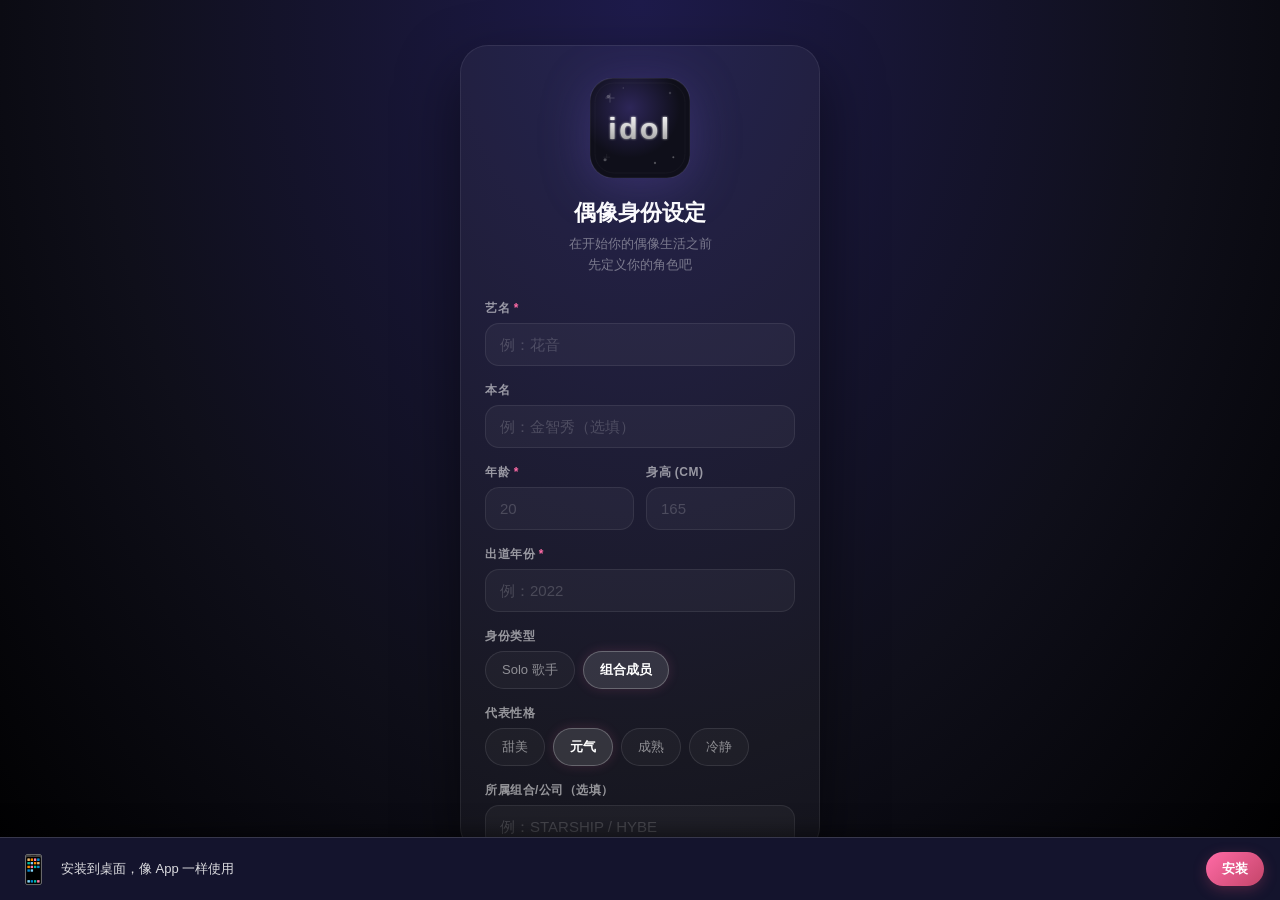
==== commit 1d1a6daf: "Add files via upload" ====
--- a/index.html
+++ b/index.html
@@ -290,7 +290,7 @@
   <div class="global-install-bar" id="globalInstallBar">
     <span class="gib-icon">📱</span>
     <span class="gib-text" id="gibText">安装到桌面，像 App 一样使用</span>
-    <button class="gib-btn" id="gibBtn">安装</button>
+    <button class="gib-btn" id="gibBtn" onclick="if(typeof handleInstallClick==='function')handleInstallClick()">安装</button>
   </div>
 
   <!-- 发布动态弹窗 -->
--- a/styles.css
+++ b/styles.css
@@ -1063,12 +1063,17 @@
 }
 .compose-title { font-size: 16px; font-weight: 600; color: #fff; }
 .compose-submit {
-  background: linear-gradient(135deg, #FF6BA6, #C44569);
-  border: none; border-radius: 18px; padding: 7px 18px;
-  color: #fff; font-size: 14px; font-weight: 600; cursor: pointer;
-  transition: opacity .15s;
-}
-.compose-submit:disabled { opacity: .35; cursor: not-allowed; }
+  background: rgba(255,255,255,.06);
+  border: 1px solid rgba(255,255,255,.15);
+  border-radius: 8px; padding: 8px 20px;
+  color: rgba(255,255,255,.85); font-size: 14px; font-weight: 500;
+  cursor: pointer; letter-spacing: .5px;
+  transition: background .2s, border-color .2s;
+  backdrop-filter: blur(8px); -webkit-backdrop-filter: blur(8px);
+}
+.compose-submit:hover { background: rgba(255,255,255,.1); border-color: rgba(255,255,255,.25); }
+.compose-submit:disabled { opacity: .25; cursor: not-allowed; }
+.compose-submit:disabled:hover { background: rgba(255,255,255,.06); border-color: rgba(255,255,255,.15); }
 
 .compose-text {
   width: 100%;
@@ -1112,6 +1117,22 @@
   color: #fff; font-size: 16px; cursor: pointer;
   display: flex; align-items: center; justify-content: center;
 }
+
+/* 发布弹窗各平台主题 */
+.compose-overlay.theme-instagram .compose-submit { border-color: rgba(220,39,67,.3); color: #dc2743; }
+.compose-overlay.theme-instagram .compose-submit:hover { background: rgba(220,39,67,.1); border-color: rgba(220,39,67,.5); }
+.compose-overlay.theme-instagram .compose-text::placeholder { color: rgba(220,39,67,.2); }
+.compose-overlay.theme-instagram .compose-sheet { background: #0d0d0d; }
+
+.compose-overlay.theme-twitter .compose-submit { border-color: rgba(29,155,240,.3); color: #1d9bf0; }
+.compose-overlay.theme-twitter .compose-submit:hover { background: rgba(29,155,240,.1); border-color: rgba(29,155,240,.5); }
+.compose-overlay.theme-twitter .compose-text::placeholder { color: rgba(29,155,240,.2); }
+.compose-overlay.theme-twitter .compose-sheet { background: #000; }
+
+.compose-overlay.theme-bubble .compose-submit { border-color: rgba(255,107,166,.3); color: #FF6BA6; }
+.compose-overlay.theme-bubble .compose-submit:hover { background: rgba(255,107,166,.1); border-color: rgba(255,107,166,.5); }
+.compose-overlay.theme-bubble .compose-text::placeholder { color: rgba(255,107,166,.2); }
+.compose-overlay.theme-bubble .compose-sheet { background: #1a1a2e; }
 
 /* =============================================
    响应式
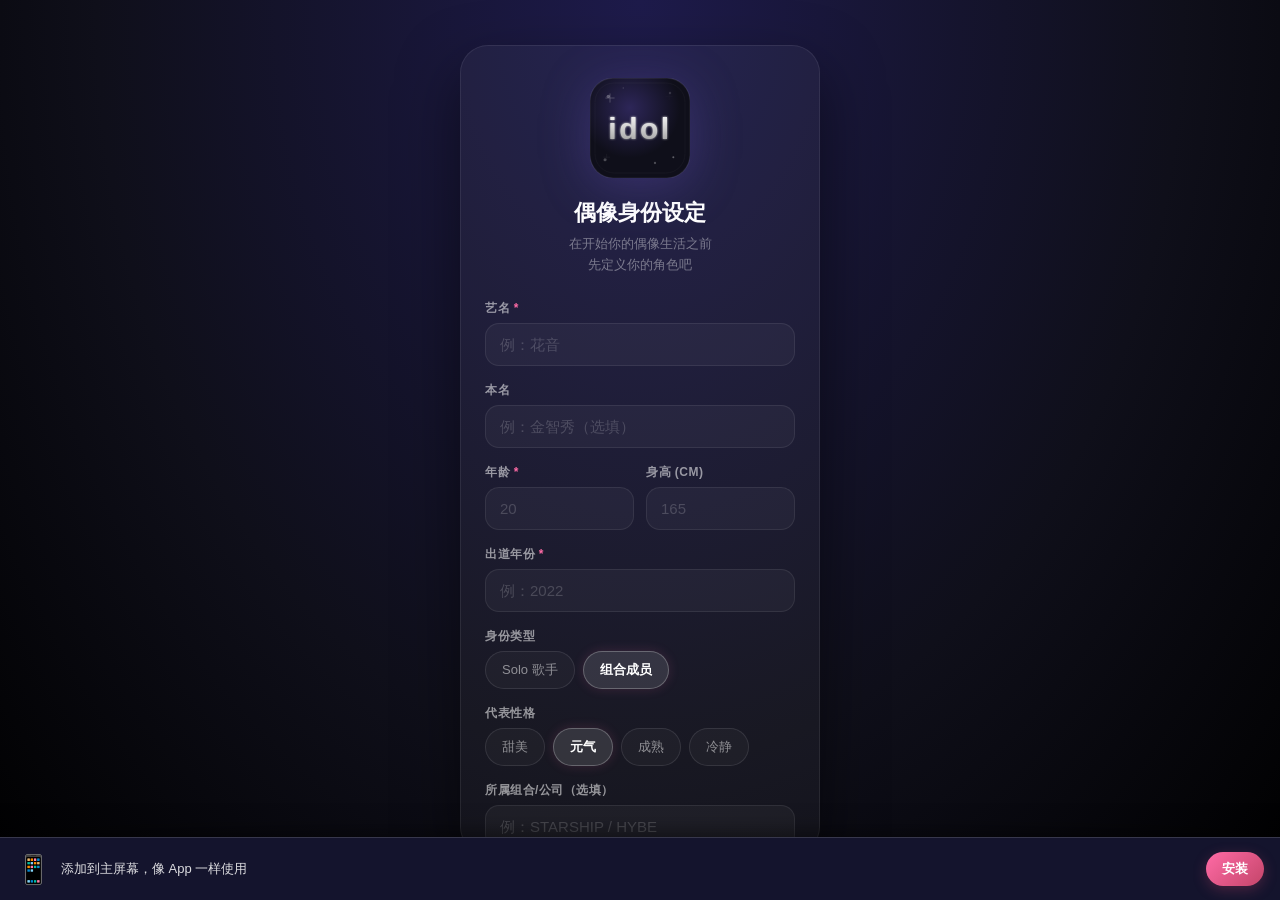
==== commit f430e4d5: "Add files via upload" ====
--- a/index.html
+++ b/index.html
@@ -286,11 +286,19 @@
 
   </div>
 
-  <!-- 全局安装引导条（悬浮在所有页面上方） -->
+  <!-- 全局安装引导条 -->
   <div class="global-install-bar" id="globalInstallBar">
     <span class="gib-icon">📱</span>
-    <span class="gib-text" id="gibText">安装到桌面，像 App 一样使用</span>
-    <button class="gib-btn" id="gibBtn" onclick="if(typeof handleInstallClick==='function')handleInstallClick()">安装</button>
+    <span class="gib-text" id="gibText">添加到主屏幕，像 App 一样使用</span>
+    <button class="gib-btn" id="gibBtn" onclick="(function(){
+      var ua=navigator.userAgent||'';
+      var isIOS=/iPad|iPhone|iPod/.test(ua)||(navigator.platform==='MacIntel'&&navigator.maxTouchPoints>1);
+      var s=isIOS?'<b>1.</b> 点浏览器底部 <b>分享按钮</b> ⎋<br><b>2.</b> 找到 <b>「添加到主屏幕」</b><br><b>3.</b> 点击 <b>「添加」</b> 完成 ✨':'<b>1.</b> 点浏览器 <b>菜单（⋮）</b><br><b>2.</b> 找到 <b>「添加到主屏幕」</b><br><b>3.</b> 桌面出现 idol 图标 ✨';
+      var d=document.createElement('div');d.className='install-tip-overlay';
+      d.style.cssText='position:fixed;inset:0;z-index:9999;background:rgba(0,0,0,.9);display:flex;align-items:flex-end;justify-content:center;padding:16px;';
+      d.innerHTML='<div style=background:#1e1e32;border:1px solid rgba(255,255,255,.12);border-radius:24px;padding:28px 24px 20px;width:100%;max-width:340px;text-align:center;color:#fff><div style=font-size:40px;margin-bottom:10px>📱</div><div style=font-size:17px;font-weight:700;margin-bottom:10px>添加到主屏幕</div><div style=color:rgba(255,255,255,.5);font-size:13px;line-height:2;text-align:left>'+s+'</div><button style=margin-top:18px;padding:12px 0;width:100%;border-radius:14px;border:none;background:linear-gradient(135deg,#FF6BA6,#C44569);color:#fff;font-size:15px;font-weight:600 onclick=this.closest(&quot;.install-tip-overlay&quot;).remove()>知道了</button></div>';
+      document.body.appendChild(d);d.onclick=function(e){if(e.target===d)d.remove()};
+    })()">安装</button>
   </div>
 
   <!-- 发布动态弹窗 -->
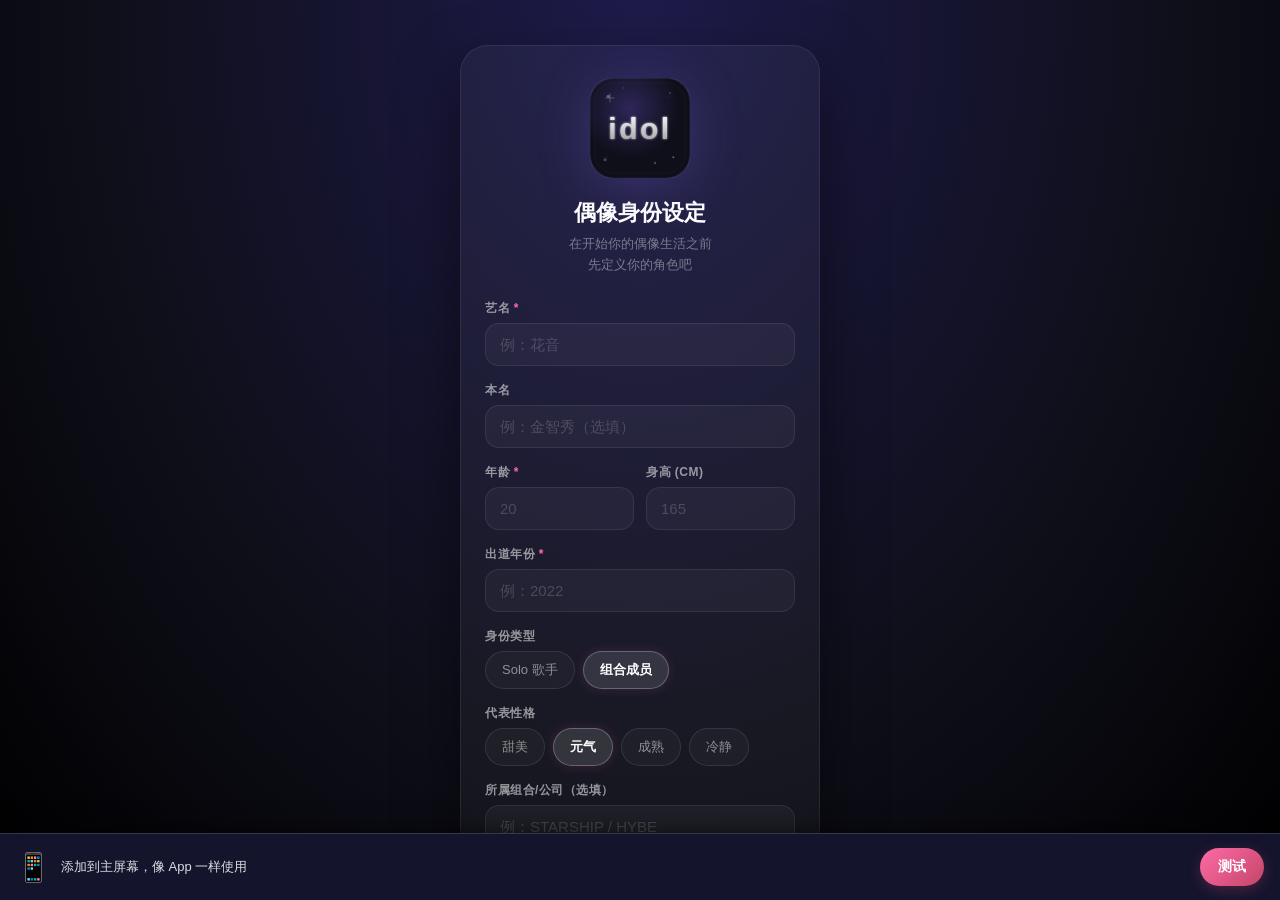
==== commit cb99293c: "Add files via upload" ====
--- a/index.html
+++ b/index.html
@@ -290,15 +290,7 @@
   <div class="global-install-bar" id="globalInstallBar">
     <span class="gib-icon">📱</span>
     <span class="gib-text" id="gibText">添加到主屏幕，像 App 一样使用</span>
-    <button class="gib-btn" id="gibBtn" onclick="(function(){
-      var ua=navigator.userAgent||'';
-      var isIOS=/iPad|iPhone|iPod/.test(ua)||(navigator.platform==='MacIntel'&&navigator.maxTouchPoints>1);
-      var s=isIOS?'<b>1.</b> 点浏览器底部 <b>分享按钮</b> ⎋<br><b>2.</b> 找到 <b>「添加到主屏幕」</b><br><b>3.</b> 点击 <b>「添加」</b> 完成 ✨':'<b>1.</b> 点浏览器 <b>菜单（⋮）</b><br><b>2.</b> 找到 <b>「添加到主屏幕」</b><br><b>3.</b> 桌面出现 idol 图标 ✨';
-      var d=document.createElement('div');d.className='install-tip-overlay';
-      d.style.cssText='position:fixed;inset:0;z-index:9999;background:rgba(0,0,0,.9);display:flex;align-items:flex-end;justify-content:center;padding:16px;';
-      d.innerHTML='<div style=background:#1e1e32;border:1px solid rgba(255,255,255,.12);border-radius:24px;padding:28px 24px 20px;width:100%;max-width:340px;text-align:center;color:#fff><div style=font-size:40px;margin-bottom:10px>📱</div><div style=font-size:17px;font-weight:700;margin-bottom:10px>添加到主屏幕</div><div style=color:rgba(255,255,255,.5);font-size:13px;line-height:2;text-align:left>'+s+'</div><button style=margin-top:18px;padding:12px 0;width:100%;border-radius:14px;border:none;background:linear-gradient(135deg,#FF6BA6,#C44569);color:#fff;font-size:15px;font-weight:600 onclick=this.closest(&quot;.install-tip-overlay&quot;).remove()>知道了</button></div>';
-      document.body.appendChild(d);d.onclick=function(e){if(e.target===d)d.remove()};
-    })()">安装</button>
+    <button class="gib-btn" id="gibBtn" onclick="alert('点击成功！若看到此弹窗说明按钮正常，问题在弹窗渲染。')">测试</button>
   </div>
 
   <!-- 发布动态弹窗 -->
--- a/styles.css
+++ b/styles.css
@@ -294,38 +294,43 @@
   bottom: 0;
   left: 0;
   right: 0;
-  z-index: 999;
+  z-index: 99999;
   display: flex;
   align-items: center;
   gap: 10px;
   padding: 14px 16px;
-  padding-bottom: calc(14px + env(safe-area-inset-bottom, 8px));
+  padding-bottom: max(14px, env(safe-area-inset-bottom, 14px));
   background: #14142d;
   border-top: 1px solid rgba(255,255,255,.15);
   box-shadow: 0 -4px 20px rgba(0,0,0,.5);
   transition: opacity .3s, transform .3s;
 }
-.global-install-bar.dismissed {
-  opacity: 0;
-  pointer-events: none;
-  transform: translateY(100%);
-}
-.gib-icon { font-size: 28px; flex-shrink: 0; }
-.gib-text { flex: 1; font-size: 13px; font-weight: 500; color: rgba(255,255,255,.85); min-width: 0; }
+/* 确保按钮可点击 */
 .gib-btn {
-  padding: 8px 16px;
+  position: relative;
+  z-index: 1;
+  padding: 10px 18px;
   border-radius: 20px;
   border: none;
   background: linear-gradient(135deg, #FF6BA6, #C44569);
   color: #fff;
-  font-size: 13px;
+  font-size: 14px;
   font-weight: 600;
   cursor: pointer;
   flex-shrink: 0;
   box-shadow: 0 4px 14px rgba(196,69,105,.3);
   min-width: 0;
+  -webkit-tap-highlight-color: transparent;
+  touch-action: manipulation;
 }
 .gib-btn:active { transform: scale(.95); }
+.global-install-bar.dismissed {
+  opacity: 0;
+  pointer-events: none;
+  transform: translateY(100%);
+}
+.gib-icon { font-size: 28px; flex-shrink: 0; }
+.gib-text { flex: 1; font-size: 13px; font-weight: 500; color: rgba(255,255,255,.85); min-width: 0; }
 
 /* ---- 首页顶部行 ---- */
 .home-top-row {
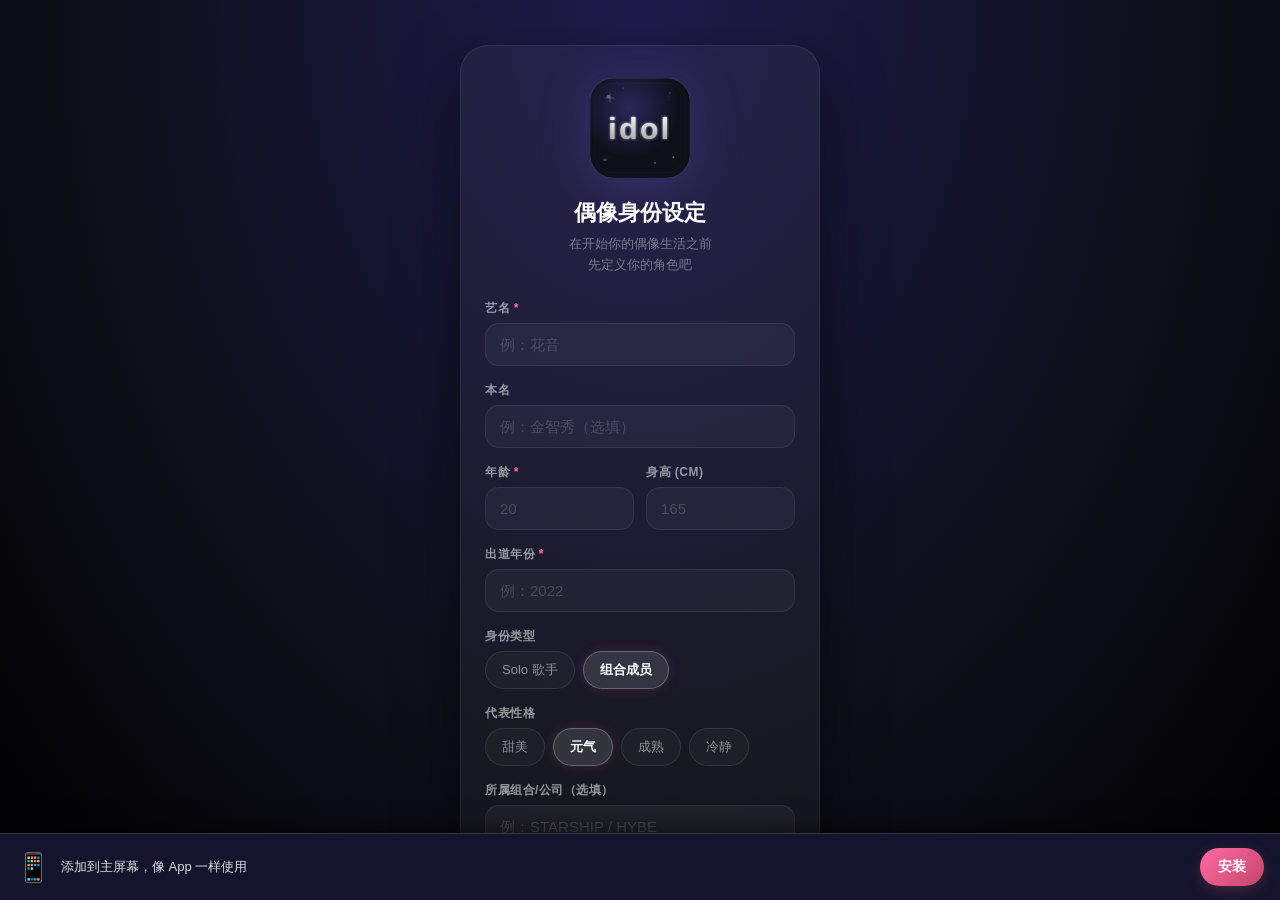
==== commit e69fc76c: "Add files via upload" ====
--- a/index.html
+++ b/index.html
@@ -290,7 +290,24 @@
   <div class="global-install-bar" id="globalInstallBar">
     <span class="gib-icon">📱</span>
     <span class="gib-text" id="gibText">添加到主屏幕，像 App 一样使用</span>
-    <button class="gib-btn" id="gibBtn" onclick="alert('点击成功！若看到此弹窗说明按钮正常，问题在弹窗渲染。')">测试</button>
+    <button class="gib-btn" id="gibBtn" onclick="(function(){
+  var ua=navigator.userAgent||'';
+  var isIOS=/iPad|iPhone|iPod/.test(ua)||(navigator.platform==='MacIntel'&&navigator.maxTouchPoints>1);
+  var steps=isIOS?'点浏览器底部 <b>分享按钮</b>，找到 <b>「添加到主屏幕」</b>，点击 <b>添加</b> 完成。':'点浏览器 <b>菜单（⋮）</b>，找到 <b>「添加到主屏幕」</b>，确认后桌面出现图标。';
+  var ov=document.createElement('div');ov.className='install-tip-overlay';
+  ov.style.cssText='position:fixed;top:0;left:0;right:0;bottom:0;z-index:99999;background:rgba(0,0,0,.9);display:flex;align-items:flex-end;justify-content:center;padding:16px;';
+  var card=document.createElement('div');
+  card.style.cssText='background:#1e1e32;border:1px solid rgba(255,255,255,.12);border-radius:24px;padding:28px 24px 20px;width:100%;max-width:340px;text-align:center;color:#fff;';
+  var emoji=document.createElement('div');emoji.style.cssText='font-size:40px;margin-bottom:10px;';emoji.textContent='📱';
+  var title=document.createElement('div');title.style.cssText='font-size:17px;font-weight:700;margin-bottom:10px;';title.textContent='添加到主屏幕';
+  var body=document.createElement('div');body.style.cssText='color:rgba(255,255,255,.5);font-size:13px;line-height:2;text-align:left;';body.innerHTML=steps;
+  var btn=document.createElement('button');btn.textContent='知道了';
+  btn.style.cssText='margin-top:18px;padding:12px 0;width:100%;border-radius:14px;border:none;background:linear-gradient(135deg,#FF6BA6,#C44569);color:#fff;font-size:15px;font-weight:600;';
+  btn.addEventListener('click',function(){ov.remove();});
+  card.appendChild(emoji);card.appendChild(title);card.appendChild(body);card.appendChild(btn);
+  ov.appendChild(card);document.body.appendChild(ov);
+  ov.addEventListener('click',function(e){if(e.target===ov)ov.remove();});
+})()">安装</button>
   </div>
 
   <!-- 发布动态弹窗 -->
